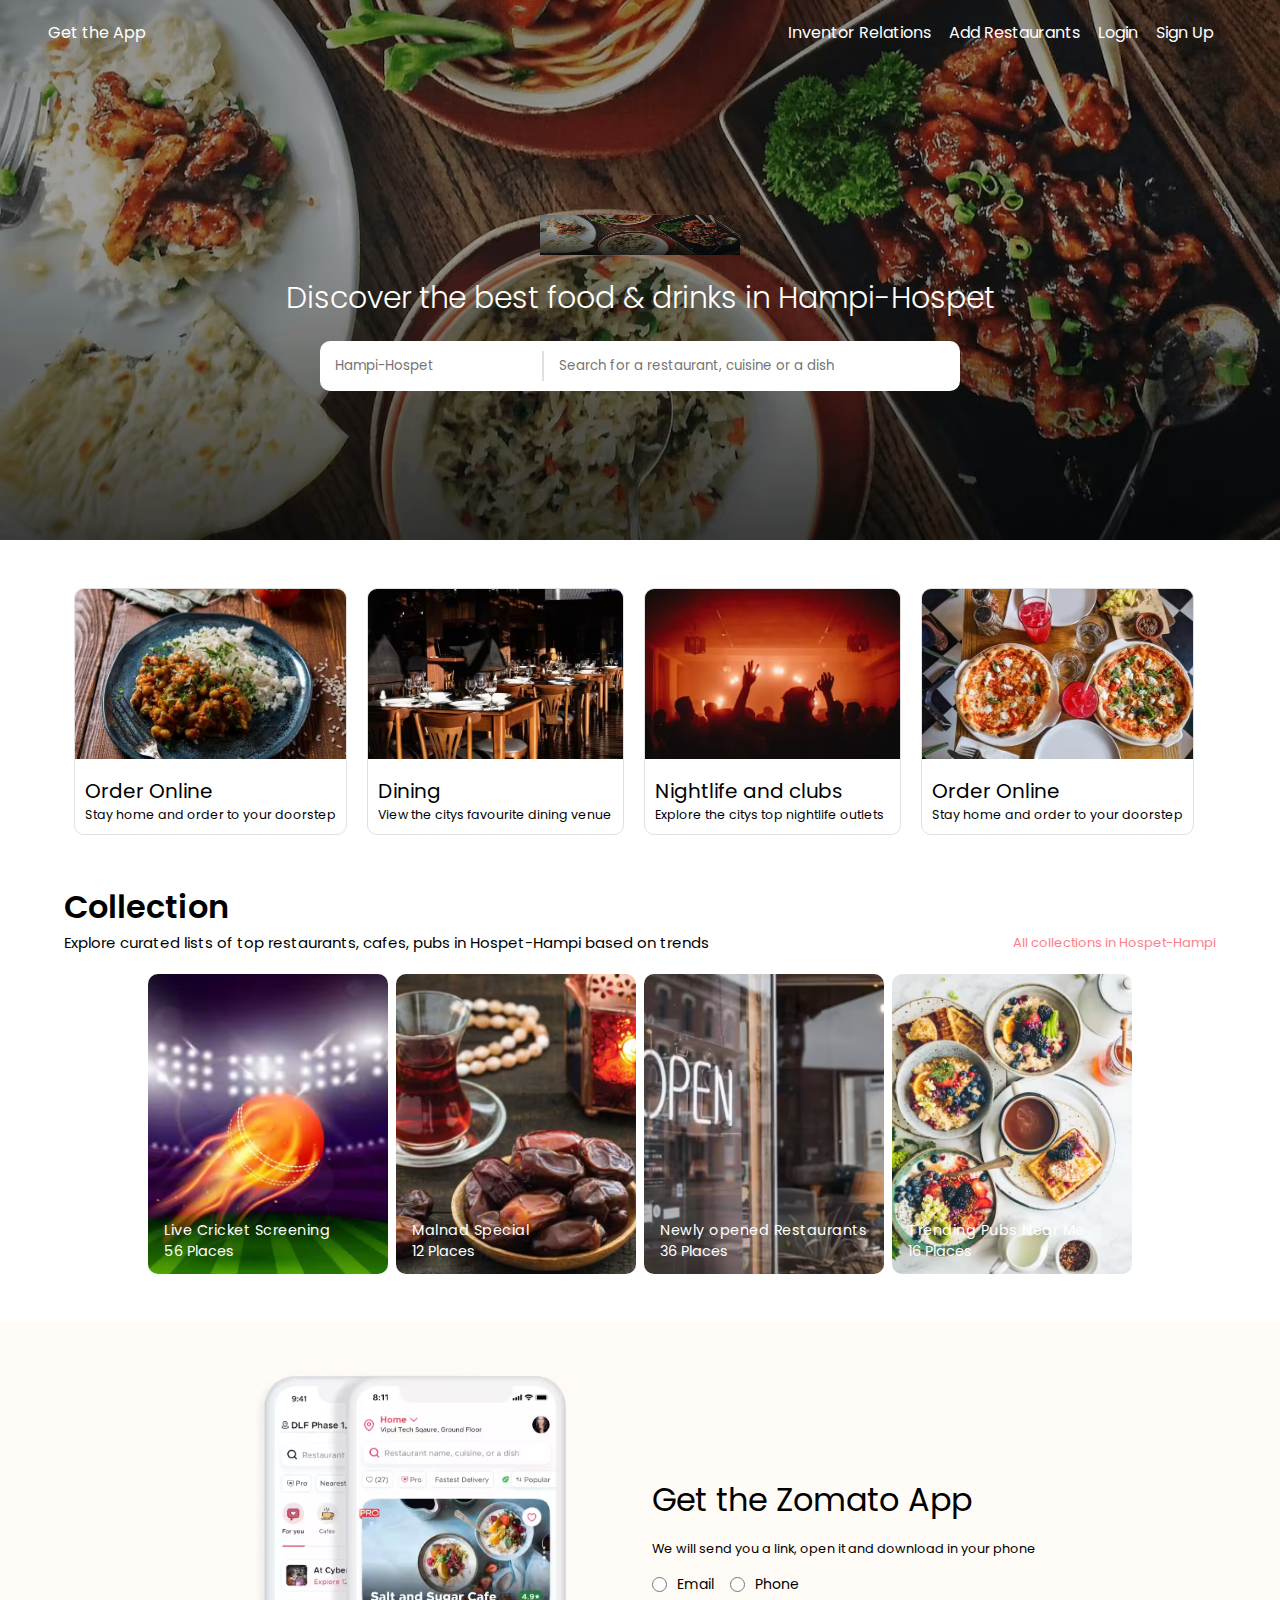
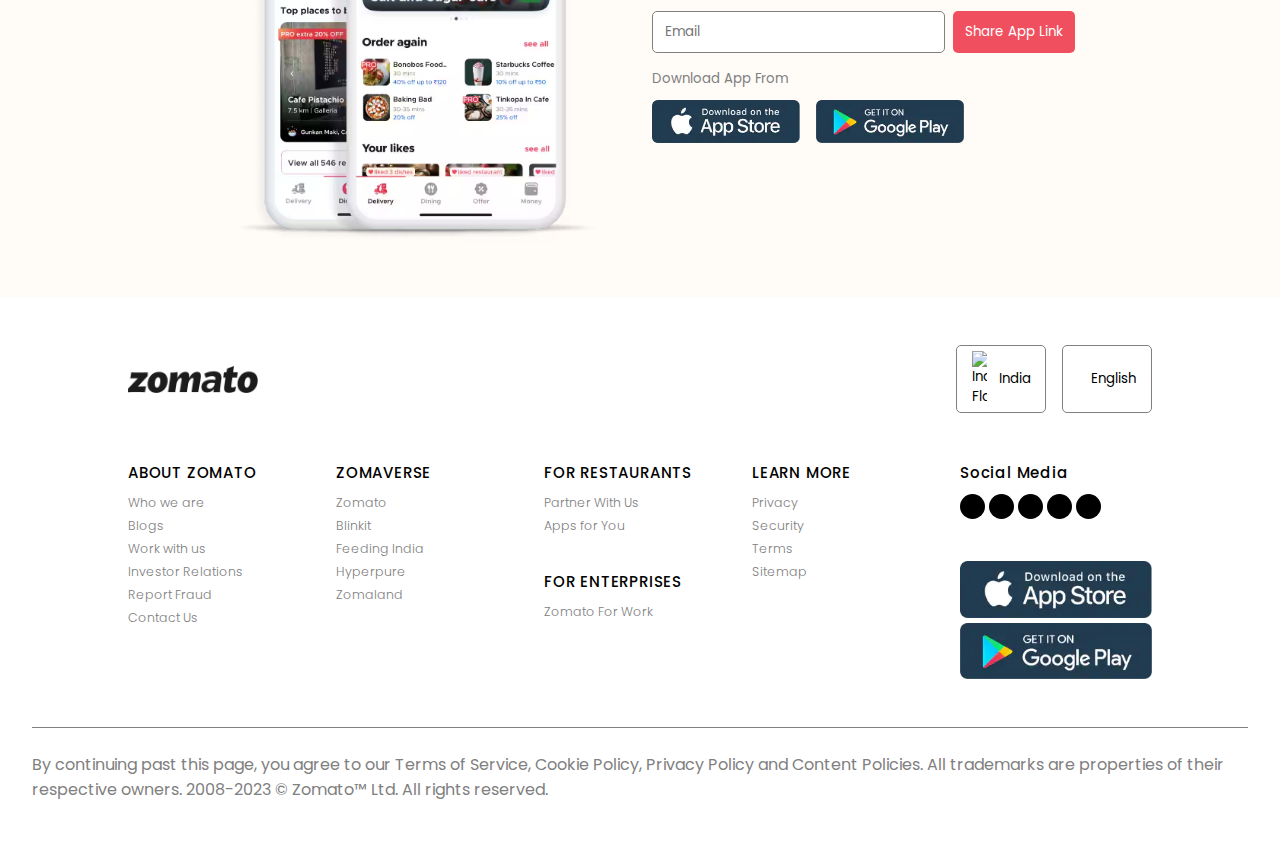
==== index.html @ bedddd1f "completed" ====
<!DOCTYPE html>
<html lang="en">
  <head>
    <meta charset="UTF-8" />
    <meta http-equiv="X-UA-Compatible" content="IE=edge" />
    <meta name="viewport" content="width=device-width, initial-scale=1.0" />

    <!-- Zomato logo in the tab -->
    <link
      rel="icon"
      type="image/x-icon"
      href="https://upload.wikimedia.org/wikipedia/commons/thumb/7/75/Zomato_logo.png/220px-Zomato_logo.png"
    />
    <!-- Font awesome icons -->
    <link
      rel="stylesheet"
      href="https://cdnjs.cloudflare.com/ajax/libs/font-awesome/6.1.1/css/all.min.css"
      integrity="sha512-KfkfwYDsLkIlwQp6LFnl8zNdLGxu9YAA1QvwINks4PhcElQSvqcyVLLD9aMhXd13uQjoXtEKNosOWaZqXgel0g=="
      crossorigin="anonymous"
      referrerpolicy="no-referrer"
    />
    <!-- Poppins font by google fonts -->
    <link rel="preconnect" href="https://fonts.googleapis.com" />
    <link rel="preconnect" href="https://fonts.gstatic.com" crossorigin />
    <link
      href="https://fonts.googleapis.com/css2?family=Poppins:ital,wght@0,100;0,200;0,300;0,400;0,500;0,600;0,700;0,800;0,900;1,100;1,200;1,300;1,400;1,500;1,600;1,700;1,800;1,900&display=swap"
      rel="stylesheet"
    />

    <!-- Importing styles.css -->
   <link rel="stylesheet" href="styles.css" />

    <title>Zomato Landing Page Clone </title>
  </head>
  <body>

      <!-- This is for hero-section -->
      <section class="hero__section">
        <header>
          <nav class="navbar">
            <a href="#">Get the App</a>
            <div class="navbar__menu_container">
              <a href="#" class="link">Inventor Relations</a>
              <a href="#" class="link">Add Restaurants</a>
              <a href="#" class="link">Login</a>
              <a href="#" class="link">Sign Up</a>
              <a href="#" class="user_icon"></a>
                <i class="fa-solid fa-user"></i>
              </a>
            </div>
          </nav>
        </header>

        <div class="hero__section_container">
          <img src="./images/heroSectionBackground.png" alt="Zomato Logo" class="hero__section_logo"/>
          <h1 class="hero__section_title">Discover the best food & drinks in Hampi-Hospet</h1>
          <div class="hero__section_input_container">
            <input class="input_container_location" type="text" placeholder="Hampi-Hospet" />
            <input class="input_container_search" type="text" placeholder="Search for a restaurant, cuisine or a dish" />
          </div>
        </div>

      </section>

      <!-- This is for cards zomato offer -->
      <section class="container we__offer">
          <div class="we__offer_card">
              <img src="./images/item1.png" alt="card 1 img" />
              <div class="we__offer_content">
                <h2>Order Online</h2>
                <p>Stay home and order to your doorstep</p>
              </div>
          </div>

          <div class="we__offer_card">
            <img src="./images/item2.png" alt="card 2 img" />
            <div class="we__offer_content">
              <h2>Dining</h2>
              <p>View the citys favourite dining venue</p>
            </div>
        </div>

        <div class="we__offer_card">
          <img src="./images/item3.png" alt="card 3 img" />
          <div class="we__offer_content">
            <h2>Nightlife and clubs</h2>
            <p>Explore the citys top nightlife outlets</p>
          </div>
      </div>

      <div class="we__offer_card">
        <img src="./images/item4.png" alt="card 4 img" />
        <div class="we__offer_content">
          <h2>Order Online</h2>
          <p>Stay home and order to your doorstep</p>
        </div>
    </div>


      </section>

      <!-- Thisis for collection section -->
      <section class="container collections">
          <h1>Collection</h1>
          <div class="sub__heading_container">
            <span>Explore curated lists of top restaurants, cafes, pubs in Hospet-Hampi based on trends</span>
            <span>All collections in Hospet-Hampi</span>
          </div>
          <div class="collections_card_container">
            <div class="card card1">
            
              <div class="content">
                  <h4>Live Cricket Screening</h4>
                  <span>56 Places</span>
              </div>
              <div class="overlay"></div>
            </div>

            <div class="card card2">
              <div class="overlay"></div>
              <div class="content">
                  <h4>Malnad Special</h4>
                  <span>12 Places</span>
              </div>
            </div>

            <div class="card card3">
              <div class="overlay"></div>
              <div class="content">
                  <h4>Newly opened Restaurants</h4>
                  <span>36 Places</span>
              </div>
            </div>

            <div class="card card4">
              
              <div class="content">
                  <h4>Trending Pubs Near Me</h4>
                  <span>16 Places</span>
              </div>
              <div class="overlay"></div>
            </div>

          </div>
      </section>

      <!-- This is for get the app section -->
      <section class="container get__the_app">
        <div class="semiContainer">
            <div class="left">
              <img src="images/mobileBanner.png" alt="Mobile Banner" />
            </div>
            <div class="right">
              <h1>Get the Zomato App</h1>
              <p>We will send you a link, open it and download in your phone</p>
              <div class="radio__button_container">
                <div>
                  <input type="radio" id="email" name="download_app"/>
                  <label for="email" style="font-size: 14px;">Email</label>
                </div>
                <div>
                  <input type="radio" id="phone" name="download_app"/>
                  <label for="phone" style="font-size: 14px;">Phone</label>
                </div>
              </div>
              <div class="input_container">
                <input type="text" placeholder="Email"/>
                <button>Share App Link</button>
              </div>
              <div class="download__app_container">
                <h5>Download App From</h5>
                <diV>
                  <img src="images/appleStore.png" alt="Apple Store" />
                  <img src="images/playStore.png" alt="Playe Store" />
                </diV>
              </div>
            </div>
        </div>
      </section>

      <!-- This is for the footer section -->
      <footer class="container footer">
          <div class="footer_section1">
              <img src="images/logo.png" alt="zomato logo" />
              <div class="section1__buttonContainer">
                  <button>
                    <img src="https://flagcdn.com/w40/in.png" alt="Indian Flag"  style="width: 15px"/>
                    India
                  </button>
                  <button><i class="fa fa-globe"></i>English</button>
              </div>
          </div>
          <div class="navigation_container">
            <div class="link__container">
              <h5>ABOUT ZOMATO</h5>
              <a class="footer__link" href="#">Who we are</a>
              <a class="footer__link" href="#">Blogs</a>
              <a class="footer__link" href="#">Work with us</a>
              <a class="footer__link" href="#">Investor Relations</a>
              <a class="footer__link" href="#">Report Fraud</a>
              <a class="footer__link" href="#">Contact Us</a>
            </div>


            <div class="link__container">
              <h5>ZOMAVERSE</h5>
              <a class="footer__link" href="#">Zomato</a>
              <a class="footer__link" href="#">Blinkit</a>
              <a class="footer__link" href="#">Feeding India</a>
              <a class="footer__link" href="#">Hyperpure</a>
              <a class="footer__link" href="#">Zomaland</a>
            </div>


            <div class="link__container">
              <h5>FOR RESTAURANTS</h5>
              <a class="footer__link" href="#">Partner With Us</a>
              <a class="footer__link" href="#">Apps for You</a>
              <br />
              <h5>FOR ENTERPRISES</h5>
              <a class="footer__link" href="#">Zomato For Work</a>
            </div>


            <div class="link__container">
              <h5>LEARN MORE</h5>
              <a class="footer__link" href="#">Privacy</a>
              <a class="footer__link" href="#">Security</a>
              <a class="footer__link" href="#">Terms</a>
              <a class="footer__link" href="#">Sitemap</a>
            </div>


            <div class="link__container">
                <h5>Social Media</h5>
                <div class="section__links_container">
                    <button><i class="fa-brands fa-linkedin-in"></i></button>
                    <button><i class="fa-brands fa-instagram"></i></button>
                    <button><i class="fa-brands fa-twitter"></i></button>
                    <button><i class="fa-brands fa-facebook"></i></button>
                    <button><i class="fa-brands fa-youtube"></i></button>
                </div>
                <br />
                <img src="images/appleStore.png" alt="apple store" class="footer__section_logos" />
                <img src="images/playStore.png" alt="play store" class="footer__section_logos" />
            </div>
          </div>
          <div class="disclamer">
            By continuing past this page, you agree to our Terms of Service, Cookie Policy, Privacy Policy and Content Policies.
             All trademarks are properties of their respective owners. 2008-2023 © Zomato™ Ltd. All rights reserved.
          </div>
      </footer>
  </body>
</html>
---- styles.css ----
*{
    margin: 0;
    padding: 0;
    box-sizing: border-box;
    font-family: 'Poppins', sans-serif;
}

.hero__section{
    background: url(./images/heroSectionBackground.png);
    background-size: cover;
    background-position: center;
    color: white;
    min-height: 60vh;
}

.navbar{
    display: flex;
    align-items: center;
    justify-content: space-between;
    height: 65px;
    padding: 16px 48px;
}

.navbar a{
    color: white;
    text-decoration: none;
}

.navbar__menu_container{
    display: flex;
    gap: 18px;
    /* padding-right: 18px; */
}

.navbar__menu_container .user_icon{
    height: 25px;
    width: 25px;
    display: flex;
    align-items: center;
    justify-content: center;
    border-radius: 100%;
    border: solid 1px white;
    display: none;
}


.hero__section_container{
    display: flex;
    flex-direction: column;
    align-items: center;
    justify-content: center;
    gap: 20px;
    height: calc(60vh - 65px);
    
}

.hero__section_logo{
    width: 200px;
    height: 40px;
    /* height: auto; */
}

.hero__section_title{
    text-align: center;
    font-size: 30px;
    font-weight: 380;
}

.hero__section_input_container{
    background-color: white;
    padding: 10px;
    display: flex;
    align-items: center;
    justify-content: center;
    gap: 10px;
    width: 50%;
    border-radius: 10px;
}

.input_container_location, 
.input_container_search{
    padding: 5px;
    border: none;
    outline: none;
}



.input_container_location{
    width: 35%;
    border-right: 2px solid #e0e0e0;
}

.input_container_search{
    width: 65%;
}


/* Screen Size is from 0-600 i.e., smaller/mobile screen */
@media only screen and (max-width: 600px){
    .navbar__menu_container .user_icon{
        display: flex;
    }
    .link{
        display: none;
    }
    .hero__section{
        min-height: 80vh;
    }
    .hero__section_container{
        flex-direction: column;
        background-color: transparent;
        width: 100%;
    }
    .input_container_location,
    .input_container_search{
        padding: 18px;
        border-radius: 10px;
        width: 98%;
    }
    .hero__section_container{
        height: calc(80vh - 40px);
    }
    .hero__section_title{
        font-size: 18px;
        width: 95%;
    }

}

/* Out of media queries */

.container{
    margin: 3rem auto;
    width: 90%;
}

.we__offer{
    display: flex;
    flex-wrap: wrap;
    gap: 0.5rem;
    align-items: center;
    justify-content: center;
}

.we__offer_card{
    border-radius: 10px;
    /* background-color: aqua; */
    overflow: hidden;
    border: 1px solid #e0e0e0;
    transition: all 1s ease;
    margin-right: 12px;
}

.we__offer_card:hover{
    transform: scale(1.1);
}

.we__offer_card img{
    width: 100%;
    height: 170px;
    object-fit: cover;
    object-position: center;
}

.we__offer_content{
    padding: 10px;
}
.we__offer_content h2{
    font-size: 20px;
    font-weight: 400;
}

.we__offer_content p{
    font-size: 12.5px;
}

.collections h1{
    font-weight: 600;
}

.collections .sub__heading_container{
    font-size: 15px;
    display: flex;
    align-items: center;
    justify-content: space-between;
    flex-wrap: wrap;
    gap: 1rem;
}

.sub__heading_container span:nth-child(2){
    color: #ff7e8b;
    font-size: 13px;
    cursor: pointer;
}

.collections_card_container{
    display: flex;
    align-items: center;
    justify-content: center;
    flex-wrap: wrap;
    gap: 0.5rem;
    margin-top: 1.25rem;
}

.collections_card_container .card{
    height: 300px;
    min-width: 240px;
    background-size: cover;
    background-position: center;
    border-radius: 10px;
    position: relative;
}

.card1{
    background-image: url('./images/collection1.jpg');
}

.card2{
    background-image: url('./images/collection2.jpg');
}

.card3{
    background-image: url('./images/collection3.jpg');
}

.card4{
    background-image: url('./images/collection4.jpg');
}

/* rgba => Red, Green, Blue, Opacity */
.overlay{
    width: 100%;
    height: 100%;
    position: absolute;
    top: 0;
    left: 0;
    border-radius: 10px;
    background: linear-gradient(
      
        rgba(225, 0, 0, 1) 0%,
        rgba(225, 0, 2, 1) 50%,
        rgba(225, 0, 0, 1) 85%,
    );
    z-index: 5;
}

.collections_card_container .card .content{
    position: absolute;
    bottom: 0;
    left: 0;
    color: white;
    padding: 12px 16px;
    font-size: 0.9rem;
    z-index: 6;
}

.content h4{
    font-weight: 400;
    letter-spacing: 0.5px;
}


.get__the_app{
    display: flex;
    align-items: center;
    justify-content: center;
    background-color: rgb(255,251,247);
    width: 100%;
    padding: 3rem 6rem;
}

.get__the_app .semiContainer{
    width: 60%;
    display: flex;
    justify-content: center;
    align-items: center;
    flex-wrap: wrap;
    gap: 1.5rem;
}

.get__the_app .semiContainer .left{
    flex: 2;
}

.get__the_app .semiContainer .left img{
    width: 100%;
    object-fit: cover;
    object-position: center;
}

.get__the_app .semiContainer .right{
    flex: 3;
    height: 100%;
    display: flex;
    flex-direction: column;
    gap: 1rem;
}

.right h1{
    font-weight: 400;
    font-size: 2rem;
}

.right p{
    font-size: 0.8rem;
}

.right .radio__button_container{
    display: flex;
    align-items: center;
    gap: 1rem;
}

.right .radio__button_container div{
    display: flex;
    align-items: center;
    justify-content: center;
    gap: 10px;
}

.right .radio__button_container div input{
    height: 15px;
    width: 15px;
    accent-color: rgb(239, 79, 95);
}

.right .input_container{
    display: flex;
    gap: 0.5rem;
}

.input_container{
    flex-wrap: wrap;
}

.input_container button,
.input_container input{
    padding: 10px 12px;
}

.input_container input{
    flex: auto;
    border:  1.5px solid gray;
    outline: none;
    border-radius: 5px;
}

.input_container button{
    border: none;
    background-color: rgb(239, 79, 95);
    color: white;
    border-radius: 5px;
    cursor: pointer;
}

.right .download__app_container{
    display: flex;
    flex-direction: column;
    gap: 0.7rem;
}

.right .download__app_container h5{
    font-weight: 400;
    color: gray;
}

.right .download__app_container div{
    display: flex;
    gap: 1rem;
}

.right .download__app_container div img{
    width: 35%;
}

/* Media Queries For Download App */
/* 0-1300 */
@media only screen and (max-width: 1300px){
    .get__the_app .semiContainer .left,
    .get__the_app .semiContainer .right{
        flex: 1;
    }

    .get__the_app .semiContainer{
        width: 80%;
    }
}

/* 0-900 */
@media only screen and (max-width: 900px){
    .get__the_app{
        padding: 2rem 0;
    }
    .get__the_app .semiContainer{
        width: 95%;
        flex-direction: column;
    }
}

.footer{
    width: 100%;
}

.footer_section1{
    display: flex;
    flex-wrap: wrap;
    align-items: center;
    justify-content: space-between;
    width: 80%;
    margin: auto;
}

.footer_section1 img{
    width: 130px;
}

.section1__buttonContainer{
    display: flex;
    gap: 1rem;
}

.section1__buttonContainer button{
    padding: 5px;
    width: 90px;
    border: 1px solid gray;
    border-radius: 5px;
    background-color: transparent;
    display: flex;
    align-items: center;
    justify-content: center;
    gap: 12px;
    cursor: pointer;
}

.navigation_container{
    display: grid;
    /* grid-template-columns: 1fr 1fr 1fr 1fr 1fr; */
    grid-template-columns: repeat(5, 1fr);
    width: 80%;
    margin: auto;
    gap: 1rem;
    padding: 3rem 0;
}

.link__container{
    display: flex;
    flex-direction: column;
    gap: 5px;
}

.link__container h5{
    font-weight: 500;
    font-size: 15px;
    margin-bottom: 5px;
    letter-spacing: 0.8px;
}

.footer__link{
    text-decoration: none;
    color: gray;
    font-size: 12.5px;
    font-weight: 300;
}

.footer__link:hover{
    color: black;
}

.section__links_container button{
  background-color: black;
  border: none;
  width: 25px;
  height: 25px;
  border-radius: 30px;
  color: white;
  cursor: pointer;
}
.section__links_container button i{
    /* color: white; */
    font-size: 13px;
    display: flex;
    /* horizontal / x-axis */
    align-items: center; 
    /* Vertical / y-axis */
    justify-content: center;
}

.footer__section_logos{
    width: 100%;
}

.disclamer{
    width: 95%;
    color: gray;
    margin: auto;
    border-top: 1px solid gray;
    padding-top: 1.5rem;
}

@media only screen and (max-width: 900px){
    .navigation_container{
            grid-template-columns: repeat(3, 1fr);
    }
}

@media only screen and (max-width: 500px){
    .navigation_container{
            grid-template-columns: repeat(2, 1fr);
    }
}

@media only screen and (max-width: 320px){
    .navigation_container{
            grid-template-columns: repeat(1, 1fr);
    }
}
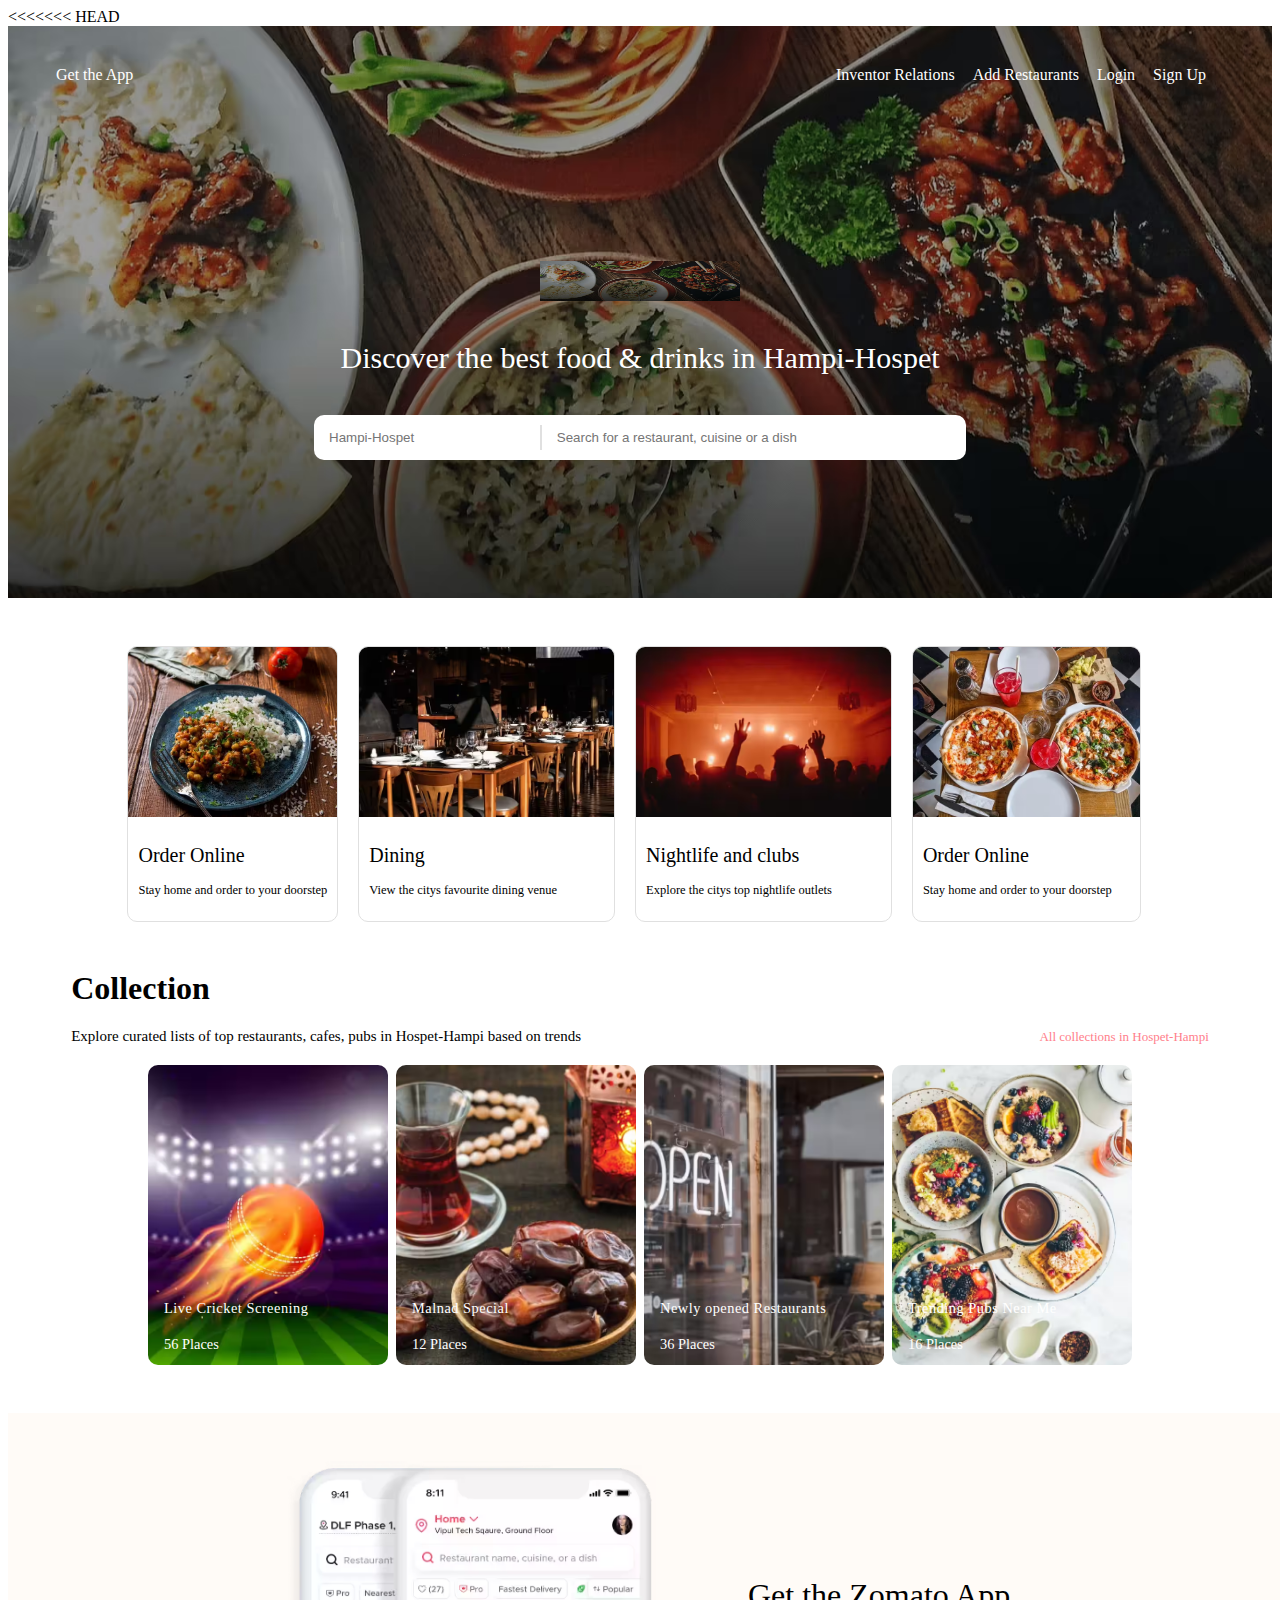
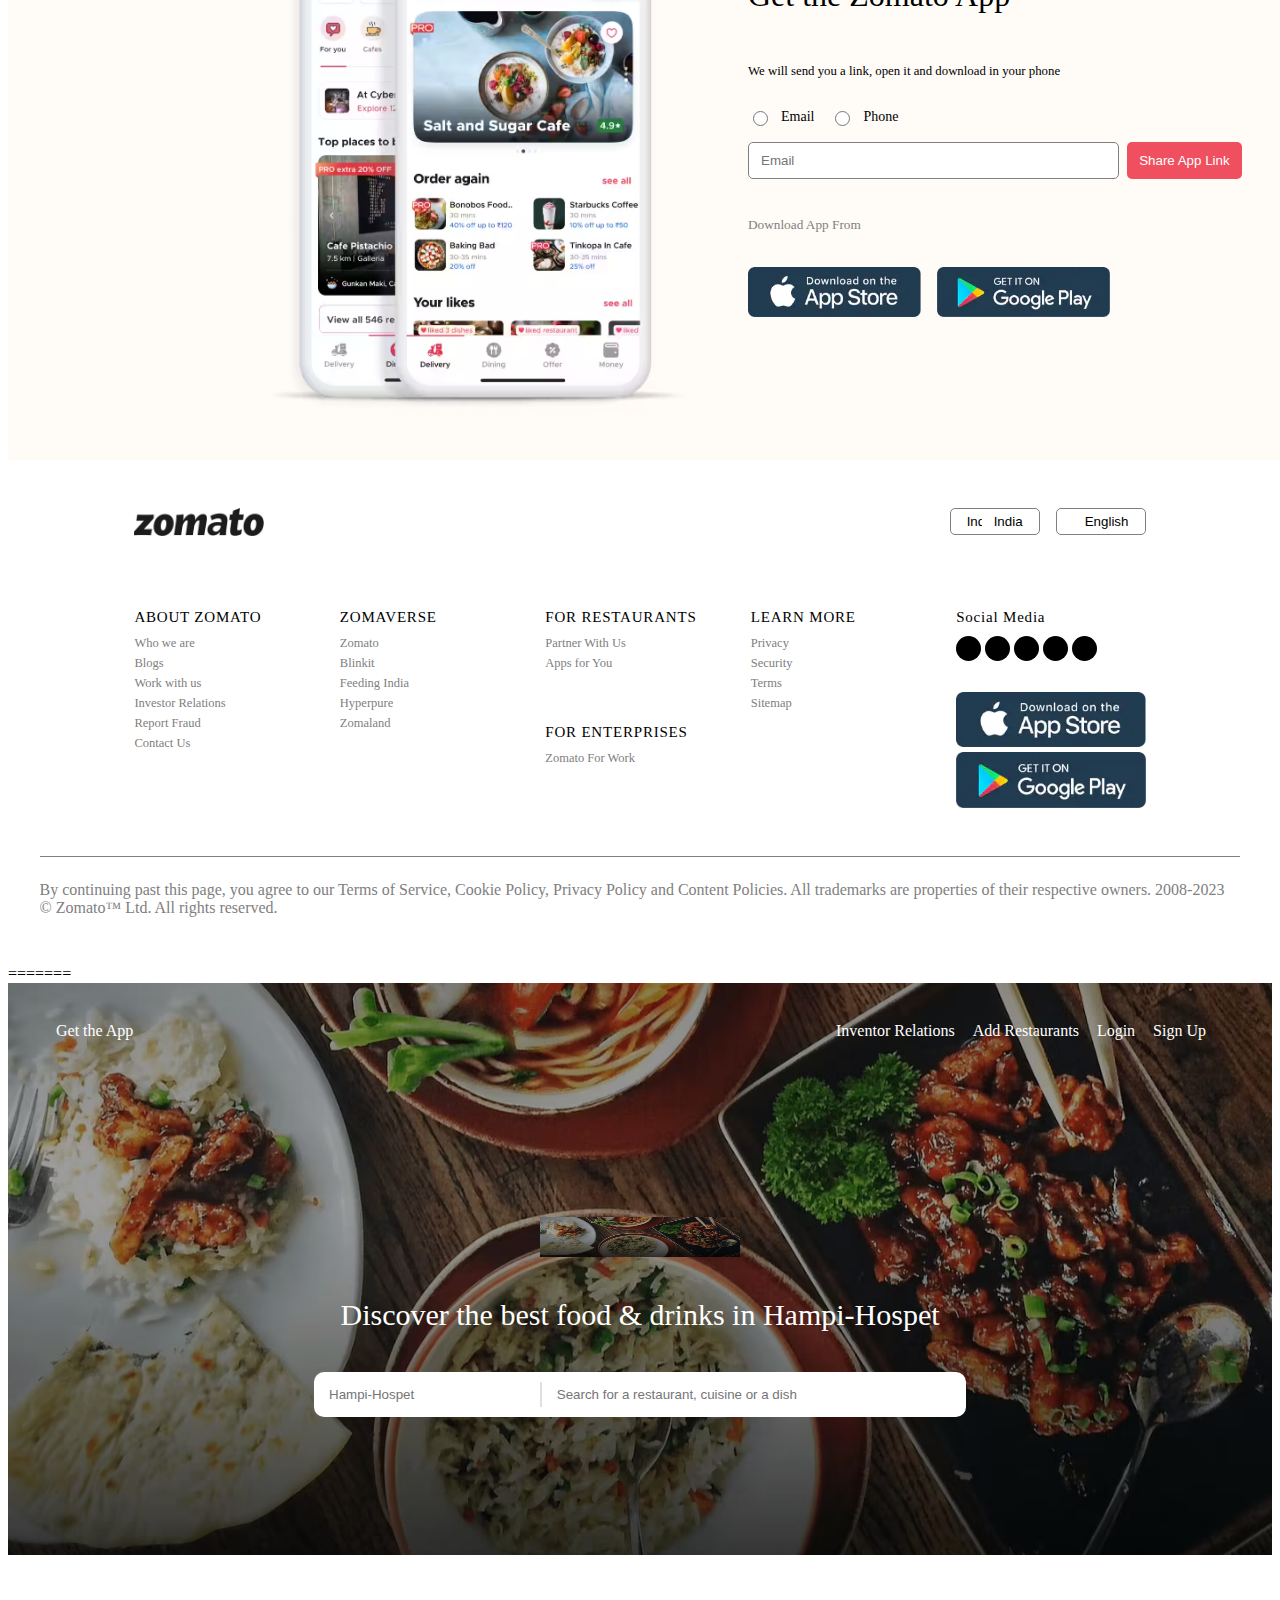
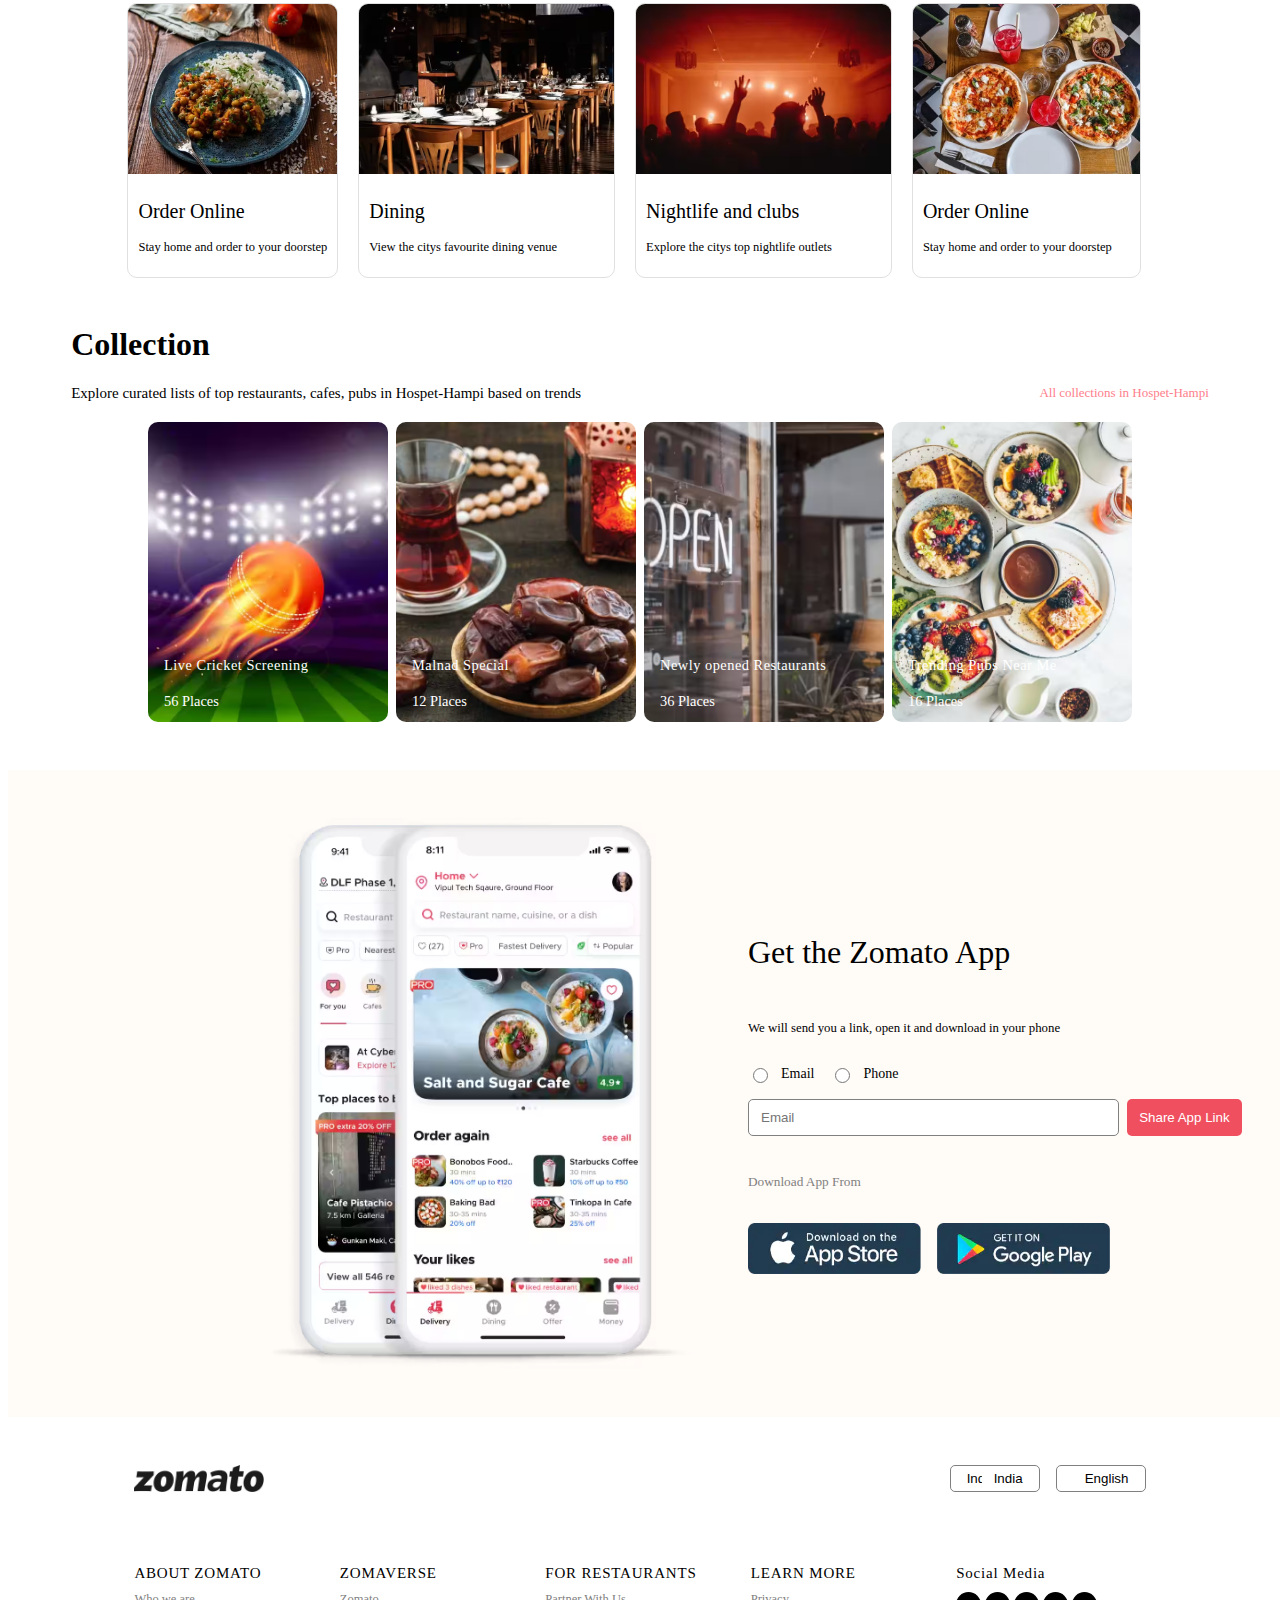
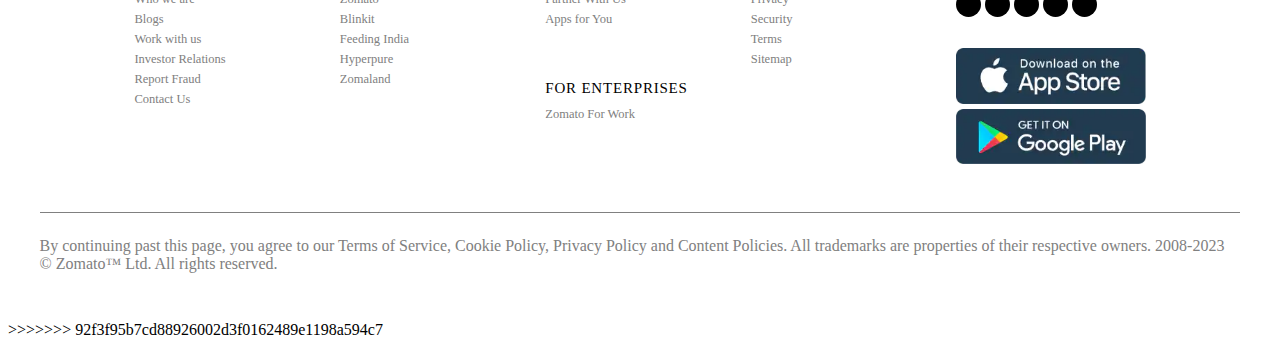
==== commit e4f3d2e5: "Resolve merge conflict by incorporating both suggestions" ====
--- a/index.html
+++ b/index.html
@@ -1,3 +1,4 @@
+<<<<<<< HEAD
 <!DOCTYPE html>
 <html lang="en">
   <head>
@@ -251,4 +252,259 @@
           </div>
       </footer>
   </body>
+=======
+<!DOCTYPE html>
+<html lang="en">
+  <head>
+    <meta charset="UTF-8" />
+    <meta http-equiv="X-UA-Compatible" content="IE=edge" />
+    <meta name="viewport" content="width=device-width, initial-scale=1.0" />
+
+    <!-- Zomato logo in the tab -->
+    <link
+      rel="icon"
+      type="image/x-icon"
+      href="https://upload.wikimedia.org/wikipedia/commons/thumb/7/75/Zomato_logo.png/220px-Zomato_logo.png"
+    />
+    <!-- Font awesome icons -->
+    <link
+      rel="stylesheet"
+      href="https://cdnjs.cloudflare.com/ajax/libs/font-awesome/6.1.1/css/all.min.css"
+      integrity="sha512-KfkfwYDsLkIlwQp6LFnl8zNdLGxu9YAA1QvwINks4PhcElQSvqcyVLLD9aMhXd13uQjoXtEKNosOWaZqXgel0g=="
+      crossorigin="anonymous"
+      referrerpolicy="no-referrer"
+    />
+    <!-- Poppins font by google fonts -->
+    <link rel="preconnect" href="https://fonts.googleapis.com" />
+    <link rel="preconnect" href="https://fonts.gstatic.com" crossorigin />
+    <link
+      href="https://fonts.googleapis.com/css2?family=Poppins:ital,wght@0,100;0,200;0,300;0,400;0,500;0,600;0,700;0,800;0,900;1,100;1,200;1,300;1,400;1,500;1,600;1,700;1,800;1,900&display=swap"
+      rel="stylesheet"
+    />
+
+    <!-- Importing styles.css -->
+   <link rel="stylesheet" href="styles.css" />
+
+    <title>Zomato Landing Page Clone </title>
+  </head>
+  <body>
+
+      <!-- This is for hero-section -->
+      <section class="hero__section">
+        <header>
+          <nav class="navbar">
+            <a href="#">Get the App</a>
+            <div class="navbar__menu_container">
+              <a href="#" class="link">Inventor Relations</a>
+              <a href="#" class="link">Add Restaurants</a>
+              <a href="#" class="link">Login</a>
+              <a href="#" class="link">Sign Up</a>
+              <a href="#" class="user_icon"></a>
+                <i class="fa-solid fa-user"></i>
+              </a>
+            </div>
+          </nav>
+        </header>
+
+        <div class="hero__section_container">
+          <img src="./images/heroSectionBackground.png" alt="Zomato Logo" class="hero__section_logo"/>
+          <h1 class="hero__section_title">Discover the best food & drinks in Hampi-Hospet</h1>
+          <div class="hero__section_input_container">
+            <input class="input_container_location" type="text" placeholder="Hampi-Hospet" />
+            <input class="input_container_search" type="text" placeholder="Search for a restaurant, cuisine or a dish" />
+          </div>
+        </div>
+
+      </section>
+
+      <!-- This is for cards zomato offer -->
+      <section class="container we__offer">
+          <div class="we__offer_card">
+              <img src="./images/item1.png" alt="card 1 img" />
+              <div class="we__offer_content">
+                <h2>Order Online</h2>
+                <p>Stay home and order to your doorstep</p>
+              </div>
+          </div>
+
+          <div class="we__offer_card">
+            <img src="./images/item2.png" alt="card 2 img" />
+            <div class="we__offer_content">
+              <h2>Dining</h2>
+              <p>View the citys favourite dining venue</p>
+            </div>
+        </div>
+
+        <div class="we__offer_card">
+          <img src="./images/item3.png" alt="card 3 img" />
+          <div class="we__offer_content">
+            <h2>Nightlife and clubs</h2>
+            <p>Explore the citys top nightlife outlets</p>
+          </div>
+      </div>
+
+      <div class="we__offer_card">
+        <img src="./images/item4.png" alt="card 4 img" />
+        <div class="we__offer_content">
+          <h2>Order Online</h2>
+          <p>Stay home and order to your doorstep</p>
+        </div>
+    </div>
+
+
+      </section>
+
+      <!-- Thisis for collection section -->
+      <section class="container collections">
+          <h1>Collection</h1>
+          <div class="sub__heading_container">
+            <span>Explore curated lists of top restaurants, cafes, pubs in Hospet-Hampi based on trends</span>
+            <span>All collections in Hospet-Hampi</span>
+          </div>
+          <div class="collections_card_container">
+            <div class="card card1">
+            
+              <div class="content">
+                  <h4>Live Cricket Screening</h4>
+                  <span>56 Places</span>
+              </div>
+              <div class="overlay"></div>
+            </div>
+
+            <div class="card card2">
+              <div class="overlay"></div>
+              <div class="content">
+                  <h4>Malnad Special</h4>
+                  <span>12 Places</span>
+              </div>
+            </div>
+
+            <div class="card card3">
+              <div class="overlay"></div>
+              <div class="content">
+                  <h4>Newly opened Restaurants</h4>
+                  <span>36 Places</span>
+              </div>
+            </div>
+
+            <div class="card card4">
+              
+              <div class="content">
+                  <h4>Trending Pubs Near Me</h4>
+                  <span>16 Places</span>
+              </div>
+              <div class="overlay"></div>
+            </div>
+
+          </div>
+      </section>
+
+      <!-- This is for get the app section -->
+      <section class="container get__the_app">
+        <div class="semiContainer">
+            <div class="left">
+              <img src="images/mobileBanner.png" alt="Mobile Banner" />
+            </div>
+            <div class="right">
+              <h1>Get the Zomato App</h1>
+              <p>We will send you a link, open it and download in your phone</p>
+              <div class="radio__button_container">
+                <div>
+                  <input type="radio" id="email" name="download_app"/>
+                  <label for="email" style="font-size: 14px;">Email</label>
+                </div>
+                <div>
+                  <input type="radio" id="phone" name="download_app"/>
+                  <label for="phone" style="font-size: 14px;">Phone</label>
+                </div>
+              </div>
+              <div class="input_container">
+                <input type="text" placeholder="Email"/>
+                <button>Share App Link</button>
+              </div>
+              <div class="download__app_container">
+                <h5>Download App From</h5>
+                <diV>
+                  <img src="images/appleStore.png" alt="Apple Store" />
+                  <img src="images/playStore.png" alt="Playe Store" />
+                </diV>
+              </div>
+            </div>
+        </div>
+      </section>
+
+      <!-- This is for the footer section -->
+      <footer class="container footer">
+          <div class="footer_section1">
+              <img src="images/logo.png" alt="zomato logo" />
+              <div class="section1__buttonContainer">
+                  <button>
+                    <img src="https://flagcdn.com/w40/in.png" alt="Indian Flag"  style="width: 15px"/>
+                    India
+                  </button>
+                  <button><i class="fa fa-globe"></i>English</button>
+              </div>
+          </div>
+          <div class="navigation_container">
+            <div class="link__container">
+              <h5>ABOUT ZOMATO</h5>
+              <a class="footer__link" href="#">Who we are</a>
+              <a class="footer__link" href="#">Blogs</a>
+              <a class="footer__link" href="#">Work with us</a>
+              <a class="footer__link" href="#">Investor Relations</a>
+              <a class="footer__link" href="#">Report Fraud</a>
+              <a class="footer__link" href="#">Contact Us</a>
+            </div>
+
+
+            <div class="link__container">
+              <h5>ZOMAVERSE</h5>
+              <a class="footer__link" href="#">Zomato</a>
+              <a class="footer__link" href="#">Blinkit</a>
+              <a class="footer__link" href="#">Feeding India</a>
+              <a class="footer__link" href="#">Hyperpure</a>
+              <a class="footer__link" href="#">Zomaland</a>
+            </div>
+
+
+            <div class="link__container">
+              <h5>FOR RESTAURANTS</h5>
+              <a class="footer__link" href="#">Partner With Us</a>
+              <a class="footer__link" href="#">Apps for You</a>
+              <br />
+              <h5>FOR ENTERPRISES</h5>
+              <a class="footer__link" href="#">Zomato For Work</a>
+            </div>
+
+
+            <div class="link__container">
+              <h5>LEARN MORE</h5>
+              <a class="footer__link" href="#">Privacy</a>
+              <a class="footer__link" href="#">Security</a>
+              <a class="footer__link" href="#">Terms</a>
+              <a class="footer__link" href="#">Sitemap</a>
+            </div>
+
+
+            <div class="link__container">
+                <h5>Social Media</h5>
+                <div class="section__links_container">
+                    <button><i class="fa-brands fa-linkedin-in"></i></button>
+                    <button><i class="fa-brands fa-instagram"></i></button>
+                    <button><i class="fa-brands fa-twitter"></i></button>
+                    <button><i class="fa-brands fa-facebook"></i></button>
+                    <button><i class="fa-brands fa-youtube"></i></button>
+                </div>
+                <br />
+                <img src="images/appleStore.png" alt="apple store" class="footer__section_logos" />
+                <img src="images/playStore.png" alt="play store" class="footer__section_logos" />
+            </div>
+          </div>
+          <div class="disclamer">
+            By continuing past this page, you agree to our Terms of Service, Cookie Policy, Privacy Policy and Content Policies.
+             All trademarks are properties of their respective owners. 2008-2023 © Zomato™ Ltd. All rights reserved.
+          </div>
+      </footer>
+  </body>
+>>>>>>> 92f3f95b7cd88926002d3f0162489e1198a594c7
 </html>--- a/styles.css
+++ b/styles.css
@@ -1,3 +1,4 @@
+<<<<<<< HEAD
 *{
     margin: 0;
     padding: 0;
@@ -514,4 +515,522 @@
     .navigation_container{
             grid-template-columns: repeat(1, 1fr);
     }
+=======
+*{
+    margin: 0;
+    padding: 0;
+    box-sizing: border-box;
+    font-family: 'Poppins', sans-serif;
+}
+
+.hero__section{
+    background: url(./images/heroSectionBackground.png);
+    background-size: cover;
+    background-position: center;
+    color: white;
+    min-height: 60vh;
+}
+
+.navbar{
+    display: flex;
+    align-items: center;
+    justify-content: space-between;
+    height: 65px;
+    padding: 16px 48px;
+}
+
+.navbar a{
+    color: white;
+    text-decoration: none;
+}
+
+.navbar__menu_container{
+    display: flex;
+    gap: 18px;
+    /* padding-right: 18px; */
+}
+
+.navbar__menu_container .user_icon{
+    height: 25px;
+    width: 25px;
+    display: flex;
+    align-items: center;
+    justify-content: center;
+    border-radius: 100%;
+    border: solid 1px white;
+    display: none;
+}
+
+
+.hero__section_container{
+    display: flex;
+    flex-direction: column;
+    align-items: center;
+    justify-content: center;
+    gap: 20px;
+    height: calc(60vh - 65px);
+    
+}
+
+.hero__section_logo{
+    width: 200px;
+    height: 40px;
+    /* height: auto; */
+}
+
+.hero__section_title{
+    text-align: center;
+    font-size: 30px;
+    font-weight: 380;
+}
+
+.hero__section_input_container{
+    background-color: white;
+    padding: 10px;
+    display: flex;
+    align-items: center;
+    justify-content: center;
+    gap: 10px;
+    width: 50%;
+    border-radius: 10px;
+}
+
+.input_container_location, 
+.input_container_search{
+    padding: 5px;
+    border: none;
+    outline: none;
+}
+
+
+
+.input_container_location{
+    width: 35%;
+    border-right: 2px solid #e0e0e0;
+}
+
+.input_container_search{
+    width: 65%;
+}
+
+
+/* Screen Size is from 0-600 i.e., smaller/mobile screen */
+@media only screen and (max-width: 600px){
+    .navbar__menu_container .user_icon{
+        display: flex;
+    }
+    .link{
+        display: none;
+    }
+    .hero__section{
+        min-height: 80vh;
+    }
+    .hero__section_container{
+        flex-direction: column;
+        background-color: transparent;
+        width: 100%;
+    }
+    .input_container_location,
+    .input_container_search{
+        padding: 18px;
+        border-radius: 10px;
+        width: 98%;
+    }
+    .hero__section_container{
+        height: calc(80vh - 40px);
+    }
+    .hero__section_title{
+        font-size: 18px;
+        width: 95%;
+    }
+
+}
+
+/* Out of media queries */
+
+.container{
+    margin: 3rem auto;
+    width: 90%;
+}
+
+.we__offer{
+    display: flex;
+    flex-wrap: wrap;
+    gap: 0.5rem;
+    align-items: center;
+    justify-content: center;
+}
+
+.we__offer_card{
+    border-radius: 10px;
+    /* background-color: aqua; */
+    overflow: hidden;
+    border: 1px solid #e0e0e0;
+    transition: all 1s ease;
+    margin-right: 12px;
+}
+
+.we__offer_card:hover{
+    transform: scale(1.1);
+}
+
+.we__offer_card img{
+    width: 100%;
+    height: 170px;
+    object-fit: cover;
+    object-position: center;
+}
+
+.we__offer_content{
+    padding: 10px;
+}
+.we__offer_content h2{
+    font-size: 20px;
+    font-weight: 400;
+}
+
+.we__offer_content p{
+    font-size: 12.5px;
+}
+
+.collections h1{
+    font-weight: 600;
+}
+
+.collections .sub__heading_container{
+    font-size: 15px;
+    display: flex;
+    align-items: center;
+    justify-content: space-between;
+    flex-wrap: wrap;
+    gap: 1rem;
+}
+
+.sub__heading_container span:nth-child(2){
+    color: #ff7e8b;
+    font-size: 13px;
+    cursor: pointer;
+}
+
+.collections_card_container{
+    display: flex;
+    align-items: center;
+    justify-content: center;
+    flex-wrap: wrap;
+    gap: 0.5rem;
+    margin-top: 1.25rem;
+}
+
+.collections_card_container .card{
+    height: 300px;
+    min-width: 240px;
+    background-size: cover;
+    background-position: center;
+    border-radius: 10px;
+    position: relative;
+}
+
+.card1{
+    background-image: url('./images/collection1.jpg');
+}
+
+.card2{
+    background-image: url('./images/collection2.jpg');
+}
+
+.card3{
+    background-image: url('./images/collection3.jpg');
+}
+
+.card4{
+    background-image: url('./images/collection4.jpg');
+}
+
+/* rgba => Red, Green, Blue, Opacity */
+.overlay{
+    width: 100%;
+    height: 100%;
+    position: absolute;
+    top: 0;
+    left: 0;
+    border-radius: 10px;
+    background: linear-gradient(
+      
+        rgba(225, 0, 0, 1) 0%,
+        rgba(225, 0, 2, 1) 50%,
+        rgba(225, 0, 0, 1) 85%,
+    );
+    z-index: 5;
+}
+
+.collections_card_container .card .content{
+    position: absolute;
+    bottom: 0;
+    left: 0;
+    color: white;
+    padding: 12px 16px;
+    font-size: 0.9rem;
+    z-index: 6;
+}
+
+.content h4{
+    font-weight: 400;
+    letter-spacing: 0.5px;
+}
+
+
+.get__the_app{
+    display: flex;
+    align-items: center;
+    justify-content: center;
+    background-color: rgb(255,251,247);
+    width: 100%;
+    padding: 3rem 6rem;
+}
+
+.get__the_app .semiContainer{
+    width: 60%;
+    display: flex;
+    justify-content: center;
+    align-items: center;
+    flex-wrap: wrap;
+    gap: 1.5rem;
+}
+
+.get__the_app .semiContainer .left{
+    flex: 2;
+}
+
+.get__the_app .semiContainer .left img{
+    width: 100%;
+    object-fit: cover;
+    object-position: center;
+}
+
+.get__the_app .semiContainer .right{
+    flex: 3;
+    height: 100%;
+    display: flex;
+    flex-direction: column;
+    gap: 1rem;
+}
+
+.right h1{
+    font-weight: 400;
+    font-size: 2rem;
+}
+
+.right p{
+    font-size: 0.8rem;
+}
+
+.right .radio__button_container{
+    display: flex;
+    align-items: center;
+    gap: 1rem;
+}
+
+.right .radio__button_container div{
+    display: flex;
+    align-items: center;
+    justify-content: center;
+    gap: 10px;
+}
+
+.right .radio__button_container div input{
+    height: 15px;
+    width: 15px;
+    accent-color: rgb(239, 79, 95);
+}
+
+.right .input_container{
+    display: flex;
+    gap: 0.5rem;
+}
+
+.input_container{
+    flex-wrap: wrap;
+}
+
+.input_container button,
+.input_container input{
+    padding: 10px 12px;
+}
+
+.input_container input{
+    flex: auto;
+    border:  1.5px solid gray;
+    outline: none;
+    border-radius: 5px;
+}
+
+.input_container button{
+    border: none;
+    background-color: rgb(239, 79, 95);
+    color: white;
+    border-radius: 5px;
+    cursor: pointer;
+}
+
+.right .download__app_container{
+    display: flex;
+    flex-direction: column;
+    gap: 0.7rem;
+}
+
+.right .download__app_container h5{
+    font-weight: 400;
+    color: gray;
+}
+
+.right .download__app_container div{
+    display: flex;
+    gap: 1rem;
+}
+
+.right .download__app_container div img{
+    width: 35%;
+}
+
+/* Media Queries For Download App */
+/* 0-1300 */
+@media only screen and (max-width: 1300px){
+    .get__the_app .semiContainer .left,
+    .get__the_app .semiContainer .right{
+        flex: 1;
+    }
+
+    .get__the_app .semiContainer{
+        width: 80%;
+    }
+}
+
+/* 0-900 */
+@media only screen and (max-width: 900px){
+    .get__the_app{
+        padding: 2rem 0;
+    }
+    .get__the_app .semiContainer{
+        width: 95%;
+        flex-direction: column;
+    }
+}
+
+.footer{
+    width: 100%;
+}
+
+.footer_section1{
+    display: flex;
+    flex-wrap: wrap;
+    align-items: center;
+    justify-content: space-between;
+    width: 80%;
+    margin: auto;
+}
+
+.footer_section1 img{
+    width: 130px;
+}
+
+.section1__buttonContainer{
+    display: flex;
+    gap: 1rem;
+}
+
+.section1__buttonContainer button{
+    padding: 5px;
+    width: 90px;
+    border: 1px solid gray;
+    border-radius: 5px;
+    background-color: transparent;
+    display: flex;
+    align-items: center;
+    justify-content: center;
+    gap: 12px;
+    cursor: pointer;
+}
+
+.navigation_container{
+    display: grid;
+    /* grid-template-columns: 1fr 1fr 1fr 1fr 1fr; */
+    grid-template-columns: repeat(5, 1fr);
+    width: 80%;
+    margin: auto;
+    gap: 1rem;
+    padding: 3rem 0;
+}
+
+.link__container{
+    display: flex;
+    flex-direction: column;
+    gap: 5px;
+}
+
+.link__container h5{
+    font-weight: 500;
+    font-size: 15px;
+    margin-bottom: 5px;
+    letter-spacing: 0.8px;
+}
+
+.footer__link{
+    text-decoration: none;
+    color: gray;
+    font-size: 12.5px;
+    font-weight: 300;
+}
+
+.footer__link:hover{
+    color: black;
+}
+
+.section__links_container button{
+  background-color: black;
+  border: none;
+  width: 25px;
+  height: 25px;
+  border-radius: 30px;
+  color: white;
+  cursor: pointer;
+}
+.section__links_container button i{
+    /* color: white; */
+    font-size: 13px;
+    display: flex;
+    /* horizontal / x-axis */
+    align-items: center; 
+    /* Vertical / y-axis */
+    justify-content: center;
+}
+
+.footer__section_logos{
+    width: 100%;
+}
+
+.disclamer{
+    width: 95%;
+    color: gray;
+    margin: auto;
+    border-top: 1px solid gray;
+    padding-top: 1.5rem;
+}
+
+@media only screen and (max-width: 900px){
+    .navigation_container{
+            grid-template-columns: repeat(3, 1fr);
+    }
+}
+
+@media only screen and (max-width: 500px){
+    .navigation_container{
+            grid-template-columns: repeat(2, 1fr);
+    }
+}
+
+@media only screen and (max-width: 320px){
+    .navigation_container{
+            grid-template-columns: repeat(1, 1fr);
+    }
+>>>>>>> 92f3f95b7cd88926002d3f0162489e1198a594c7
 }--- a/styles.css
+++ b/styles.css
@@ -1,3 +1,4 @@
+<<<<<<< HEAD
 *{
     margin: 0;
     padding: 0;
@@ -514,4 +515,522 @@
     .navigation_container{
             grid-template-columns: repeat(1, 1fr);
     }
+=======
+*{
+    margin: 0;
+    padding: 0;
+    box-sizing: border-box;
+    font-family: 'Poppins', sans-serif;
+}
+
+.hero__section{
+    background: url(./images/heroSectionBackground.png);
+    background-size: cover;
+    background-position: center;
+    color: white;
+    min-height: 60vh;
+}
+
+.navbar{
+    display: flex;
+    align-items: center;
+    justify-content: space-between;
+    height: 65px;
+    padding: 16px 48px;
+}
+
+.navbar a{
+    color: white;
+    text-decoration: none;
+}
+
+.navbar__menu_container{
+    display: flex;
+    gap: 18px;
+    /* padding-right: 18px; */
+}
+
+.navbar__menu_container .user_icon{
+    height: 25px;
+    width: 25px;
+    display: flex;
+    align-items: center;
+    justify-content: center;
+    border-radius: 100%;
+    border: solid 1px white;
+    display: none;
+}
+
+
+.hero__section_container{
+    display: flex;
+    flex-direction: column;
+    align-items: center;
+    justify-content: center;
+    gap: 20px;
+    height: calc(60vh - 65px);
+    
+}
+
+.hero__section_logo{
+    width: 200px;
+    height: 40px;
+    /* height: auto; */
+}
+
+.hero__section_title{
+    text-align: center;
+    font-size: 30px;
+    font-weight: 380;
+}
+
+.hero__section_input_container{
+    background-color: white;
+    padding: 10px;
+    display: flex;
+    align-items: center;
+    justify-content: center;
+    gap: 10px;
+    width: 50%;
+    border-radius: 10px;
+}
+
+.input_container_location, 
+.input_container_search{
+    padding: 5px;
+    border: none;
+    outline: none;
+}
+
+
+
+.input_container_location{
+    width: 35%;
+    border-right: 2px solid #e0e0e0;
+}
+
+.input_container_search{
+    width: 65%;
+}
+
+
+/* Screen Size is from 0-600 i.e., smaller/mobile screen */
+@media only screen and (max-width: 600px){
+    .navbar__menu_container .user_icon{
+        display: flex;
+    }
+    .link{
+        display: none;
+    }
+    .hero__section{
+        min-height: 80vh;
+    }
+    .hero__section_container{
+        flex-direction: column;
+        background-color: transparent;
+        width: 100%;
+    }
+    .input_container_location,
+    .input_container_search{
+        padding: 18px;
+        border-radius: 10px;
+        width: 98%;
+    }
+    .hero__section_container{
+        height: calc(80vh - 40px);
+    }
+    .hero__section_title{
+        font-size: 18px;
+        width: 95%;
+    }
+
+}
+
+/* Out of media queries */
+
+.container{
+    margin: 3rem auto;
+    width: 90%;
+}
+
+.we__offer{
+    display: flex;
+    flex-wrap: wrap;
+    gap: 0.5rem;
+    align-items: center;
+    justify-content: center;
+}
+
+.we__offer_card{
+    border-radius: 10px;
+    /* background-color: aqua; */
+    overflow: hidden;
+    border: 1px solid #e0e0e0;
+    transition: all 1s ease;
+    margin-right: 12px;
+}
+
+.we__offer_card:hover{
+    transform: scale(1.1);
+}
+
+.we__offer_card img{
+    width: 100%;
+    height: 170px;
+    object-fit: cover;
+    object-position: center;
+}
+
+.we__offer_content{
+    padding: 10px;
+}
+.we__offer_content h2{
+    font-size: 20px;
+    font-weight: 400;
+}
+
+.we__offer_content p{
+    font-size: 12.5px;
+}
+
+.collections h1{
+    font-weight: 600;
+}
+
+.collections .sub__heading_container{
+    font-size: 15px;
+    display: flex;
+    align-items: center;
+    justify-content: space-between;
+    flex-wrap: wrap;
+    gap: 1rem;
+}
+
+.sub__heading_container span:nth-child(2){
+    color: #ff7e8b;
+    font-size: 13px;
+    cursor: pointer;
+}
+
+.collections_card_container{
+    display: flex;
+    align-items: center;
+    justify-content: center;
+    flex-wrap: wrap;
+    gap: 0.5rem;
+    margin-top: 1.25rem;
+}
+
+.collections_card_container .card{
+    height: 300px;
+    min-width: 240px;
+    background-size: cover;
+    background-position: center;
+    border-radius: 10px;
+    position: relative;
+}
+
+.card1{
+    background-image: url('./images/collection1.jpg');
+}
+
+.card2{
+    background-image: url('./images/collection2.jpg');
+}
+
+.card3{
+    background-image: url('./images/collection3.jpg');
+}
+
+.card4{
+    background-image: url('./images/collection4.jpg');
+}
+
+/* rgba => Red, Green, Blue, Opacity */
+.overlay{
+    width: 100%;
+    height: 100%;
+    position: absolute;
+    top: 0;
+    left: 0;
+    border-radius: 10px;
+    background: linear-gradient(
+      
+        rgba(225, 0, 0, 1) 0%,
+        rgba(225, 0, 2, 1) 50%,
+        rgba(225, 0, 0, 1) 85%,
+    );
+    z-index: 5;
+}
+
+.collections_card_container .card .content{
+    position: absolute;
+    bottom: 0;
+    left: 0;
+    color: white;
+    padding: 12px 16px;
+    font-size: 0.9rem;
+    z-index: 6;
+}
+
+.content h4{
+    font-weight: 400;
+    letter-spacing: 0.5px;
+}
+
+
+.get__the_app{
+    display: flex;
+    align-items: center;
+    justify-content: center;
+    background-color: rgb(255,251,247);
+    width: 100%;
+    padding: 3rem 6rem;
+}
+
+.get__the_app .semiContainer{
+    width: 60%;
+    display: flex;
+    justify-content: center;
+    align-items: center;
+    flex-wrap: wrap;
+    gap: 1.5rem;
+}
+
+.get__the_app .semiContainer .left{
+    flex: 2;
+}
+
+.get__the_app .semiContainer .left img{
+    width: 100%;
+    object-fit: cover;
+    object-position: center;
+}
+
+.get__the_app .semiContainer .right{
+    flex: 3;
+    height: 100%;
+    display: flex;
+    flex-direction: column;
+    gap: 1rem;
+}
+
+.right h1{
+    font-weight: 400;
+    font-size: 2rem;
+}
+
+.right p{
+    font-size: 0.8rem;
+}
+
+.right .radio__button_container{
+    display: flex;
+    align-items: center;
+    gap: 1rem;
+}
+
+.right .radio__button_container div{
+    display: flex;
+    align-items: center;
+    justify-content: center;
+    gap: 10px;
+}
+
+.right .radio__button_container div input{
+    height: 15px;
+    width: 15px;
+    accent-color: rgb(239, 79, 95);
+}
+
+.right .input_container{
+    display: flex;
+    gap: 0.5rem;
+}
+
+.input_container{
+    flex-wrap: wrap;
+}
+
+.input_container button,
+.input_container input{
+    padding: 10px 12px;
+}
+
+.input_container input{
+    flex: auto;
+    border:  1.5px solid gray;
+    outline: none;
+    border-radius: 5px;
+}
+
+.input_container button{
+    border: none;
+    background-color: rgb(239, 79, 95);
+    color: white;
+    border-radius: 5px;
+    cursor: pointer;
+}
+
+.right .download__app_container{
+    display: flex;
+    flex-direction: column;
+    gap: 0.7rem;
+}
+
+.right .download__app_container h5{
+    font-weight: 400;
+    color: gray;
+}
+
+.right .download__app_container div{
+    display: flex;
+    gap: 1rem;
+}
+
+.right .download__app_container div img{
+    width: 35%;
+}
+
+/* Media Queries For Download App */
+/* 0-1300 */
+@media only screen and (max-width: 1300px){
+    .get__the_app .semiContainer .left,
+    .get__the_app .semiContainer .right{
+        flex: 1;
+    }
+
+    .get__the_app .semiContainer{
+        width: 80%;
+    }
+}
+
+/* 0-900 */
+@media only screen and (max-width: 900px){
+    .get__the_app{
+        padding: 2rem 0;
+    }
+    .get__the_app .semiContainer{
+        width: 95%;
+        flex-direction: column;
+    }
+}
+
+.footer{
+    width: 100%;
+}
+
+.footer_section1{
+    display: flex;
+    flex-wrap: wrap;
+    align-items: center;
+    justify-content: space-between;
+    width: 80%;
+    margin: auto;
+}
+
+.footer_section1 img{
+    width: 130px;
+}
+
+.section1__buttonContainer{
+    display: flex;
+    gap: 1rem;
+}
+
+.section1__buttonContainer button{
+    padding: 5px;
+    width: 90px;
+    border: 1px solid gray;
+    border-radius: 5px;
+    background-color: transparent;
+    display: flex;
+    align-items: center;
+    justify-content: center;
+    gap: 12px;
+    cursor: pointer;
+}
+
+.navigation_container{
+    display: grid;
+    /* grid-template-columns: 1fr 1fr 1fr 1fr 1fr; */
+    grid-template-columns: repeat(5, 1fr);
+    width: 80%;
+    margin: auto;
+    gap: 1rem;
+    padding: 3rem 0;
+}
+
+.link__container{
+    display: flex;
+    flex-direction: column;
+    gap: 5px;
+}
+
+.link__container h5{
+    font-weight: 500;
+    font-size: 15px;
+    margin-bottom: 5px;
+    letter-spacing: 0.8px;
+}
+
+.footer__link{
+    text-decoration: none;
+    color: gray;
+    font-size: 12.5px;
+    font-weight: 300;
+}
+
+.footer__link:hover{
+    color: black;
+}
+
+.section__links_container button{
+  background-color: black;
+  border: none;
+  width: 25px;
+  height: 25px;
+  border-radius: 30px;
+  color: white;
+  cursor: pointer;
+}
+.section__links_container button i{
+    /* color: white; */
+    font-size: 13px;
+    display: flex;
+    /* horizontal / x-axis */
+    align-items: center; 
+    /* Vertical / y-axis */
+    justify-content: center;
+}
+
+.footer__section_logos{
+    width: 100%;
+}
+
+.disclamer{
+    width: 95%;
+    color: gray;
+    margin: auto;
+    border-top: 1px solid gray;
+    padding-top: 1.5rem;
+}
+
+@media only screen and (max-width: 900px){
+    .navigation_container{
+            grid-template-columns: repeat(3, 1fr);
+    }
+}
+
+@media only screen and (max-width: 500px){
+    .navigation_container{
+            grid-template-columns: repeat(2, 1fr);
+    }
+}
+
+@media only screen and (max-width: 320px){
+    .navigation_container{
+            grid-template-columns: repeat(1, 1fr);
+    }
+>>>>>>> 92f3f95b7cd88926002d3f0162489e1198a594c7
 }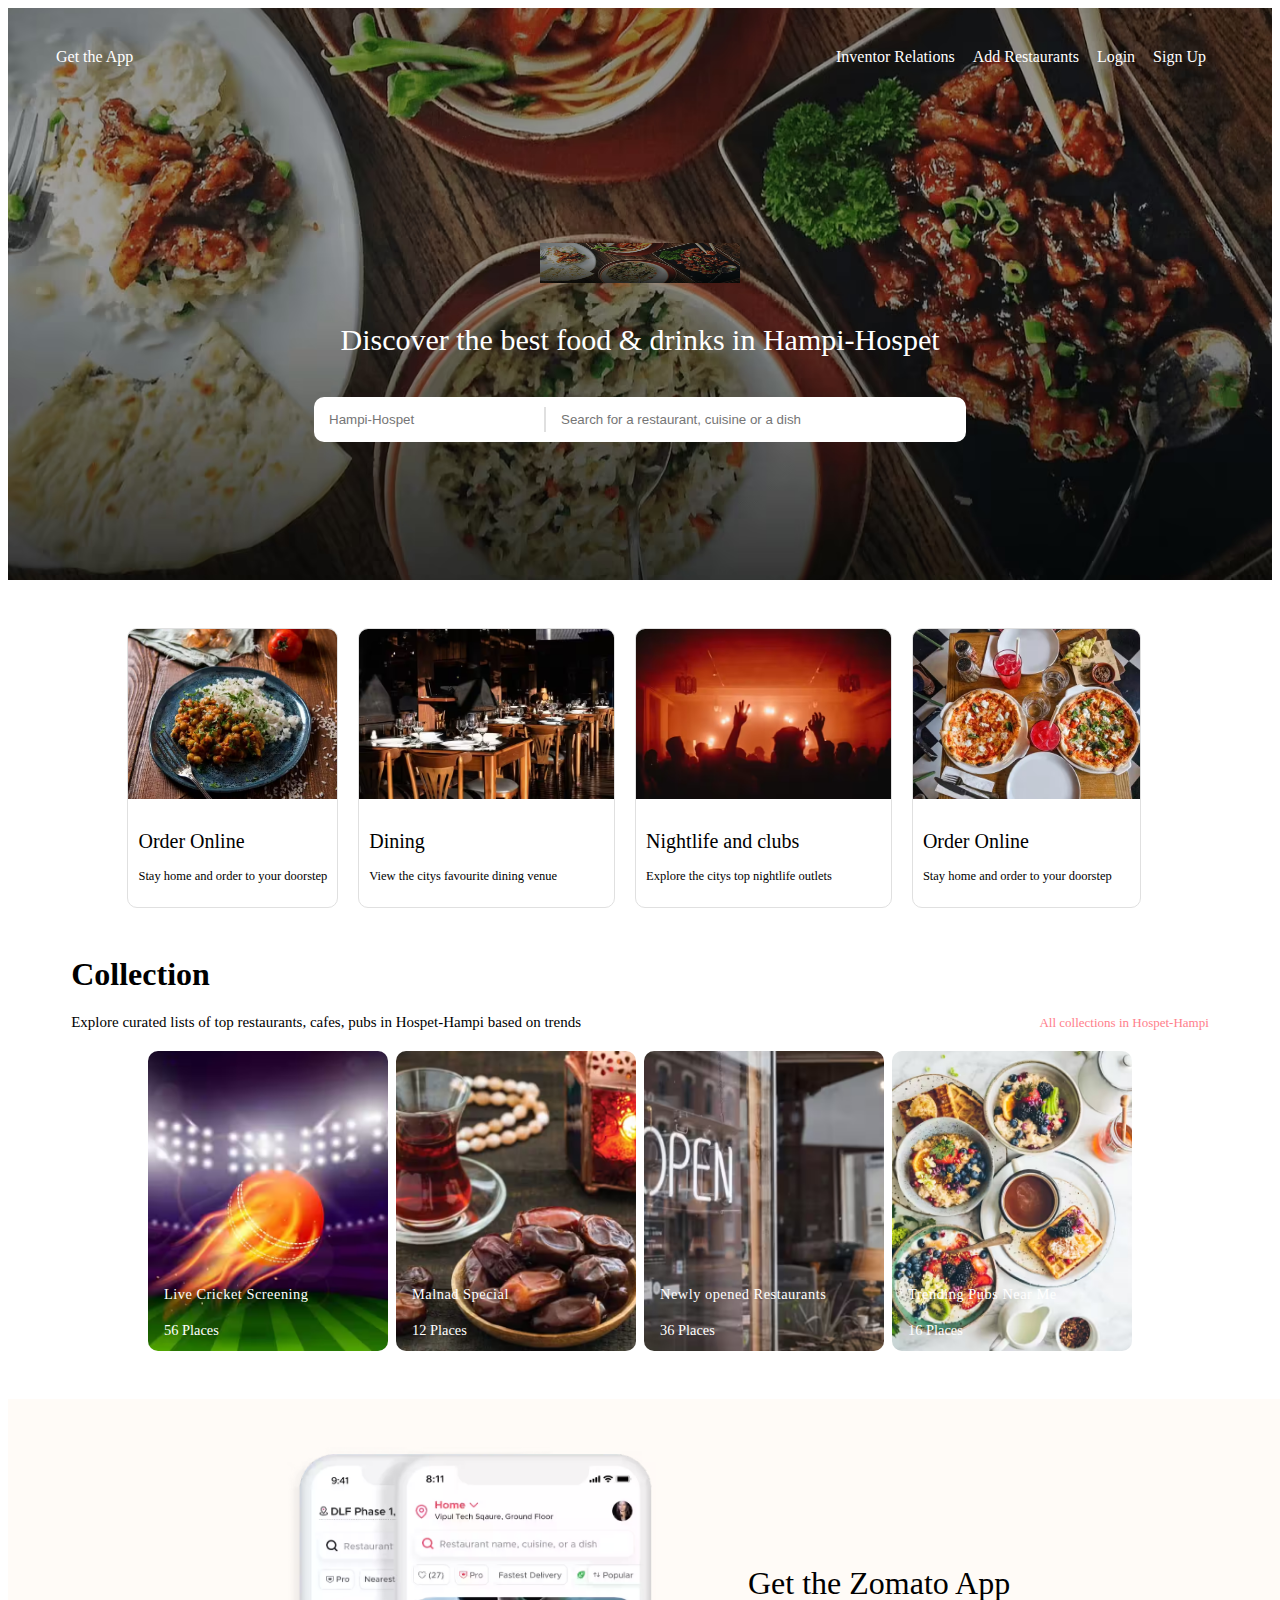
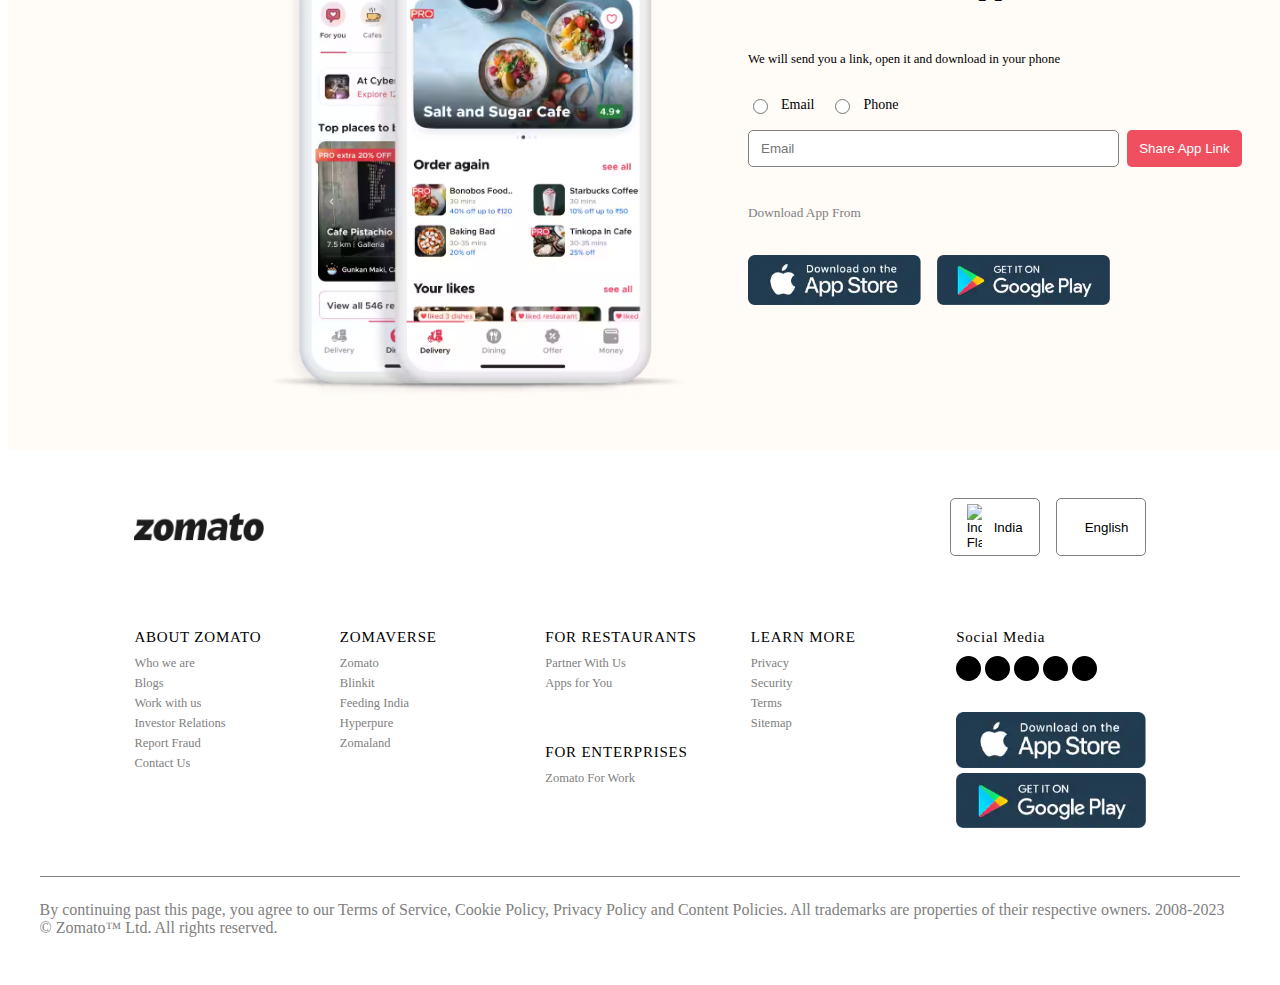
==== commit fd9f585b: "Add files via upload" ====
--- a/index.html
+++ b/index.html
@@ -1,4 +1,4 @@
-<<<<<<< HEAD
+
 <!DOCTYPE html>
 <html lang="en">
   <head>
@@ -252,259 +252,5 @@
           </div>
       </footer>
   </body>
-=======
-<!DOCTYPE html>
-<html lang="en">
-  <head>
-    <meta charset="UTF-8" />
-    <meta http-equiv="X-UA-Compatible" content="IE=edge" />
-    <meta name="viewport" content="width=device-width, initial-scale=1.0" />
-
-    <!-- Zomato logo in the tab -->
-    <link
-      rel="icon"
-      type="image/x-icon"
-      href="https://upload.wikimedia.org/wikipedia/commons/thumb/7/75/Zomato_logo.png/220px-Zomato_logo.png"
-    />
-    <!-- Font awesome icons -->
-    <link
-      rel="stylesheet"
-      href="https://cdnjs.cloudflare.com/ajax/libs/font-awesome/6.1.1/css/all.min.css"
-      integrity="sha512-KfkfwYDsLkIlwQp6LFnl8zNdLGxu9YAA1QvwINks4PhcElQSvqcyVLLD9aMhXd13uQjoXtEKNosOWaZqXgel0g=="
-      crossorigin="anonymous"
-      referrerpolicy="no-referrer"
-    />
-    <!-- Poppins font by google fonts -->
-    <link rel="preconnect" href="https://fonts.googleapis.com" />
-    <link rel="preconnect" href="https://fonts.gstatic.com" crossorigin />
-    <link
-      href="https://fonts.googleapis.com/css2?family=Poppins:ital,wght@0,100;0,200;0,300;0,400;0,500;0,600;0,700;0,800;0,900;1,100;1,200;1,300;1,400;1,500;1,600;1,700;1,800;1,900&display=swap"
-      rel="stylesheet"
-    />
-
-    <!-- Importing styles.css -->
-   <link rel="stylesheet" href="styles.css" />
-
-    <title>Zomato Landing Page Clone </title>
-  </head>
-  <body>
-
-      <!-- This is for hero-section -->
-      <section class="hero__section">
-        <header>
-          <nav class="navbar">
-            <a href="#">Get the App</a>
-            <div class="navbar__menu_container">
-              <a href="#" class="link">Inventor Relations</a>
-              <a href="#" class="link">Add Restaurants</a>
-              <a href="#" class="link">Login</a>
-              <a href="#" class="link">Sign Up</a>
-              <a href="#" class="user_icon"></a>
-                <i class="fa-solid fa-user"></i>
-              </a>
-            </div>
-          </nav>
-        </header>
-
-        <div class="hero__section_container">
-          <img src="./images/heroSectionBackground.png" alt="Zomato Logo" class="hero__section_logo"/>
-          <h1 class="hero__section_title">Discover the best food & drinks in Hampi-Hospet</h1>
-          <div class="hero__section_input_container">
-            <input class="input_container_location" type="text" placeholder="Hampi-Hospet" />
-            <input class="input_container_search" type="text" placeholder="Search for a restaurant, cuisine or a dish" />
-          </div>
-        </div>
-
-      </section>
-
-      <!-- This is for cards zomato offer -->
-      <section class="container we__offer">
-          <div class="we__offer_card">
-              <img src="./images/item1.png" alt="card 1 img" />
-              <div class="we__offer_content">
-                <h2>Order Online</h2>
-                <p>Stay home and order to your doorstep</p>
-              </div>
-          </div>
-
-          <div class="we__offer_card">
-            <img src="./images/item2.png" alt="card 2 img" />
-            <div class="we__offer_content">
-              <h2>Dining</h2>
-              <p>View the citys favourite dining venue</p>
-            </div>
-        </div>
-
-        <div class="we__offer_card">
-          <img src="./images/item3.png" alt="card 3 img" />
-          <div class="we__offer_content">
-            <h2>Nightlife and clubs</h2>
-            <p>Explore the citys top nightlife outlets</p>
-          </div>
-      </div>
-
-      <div class="we__offer_card">
-        <img src="./images/item4.png" alt="card 4 img" />
-        <div class="we__offer_content">
-          <h2>Order Online</h2>
-          <p>Stay home and order to your doorstep</p>
-        </div>
-    </div>
-
-
-      </section>
-
-      <!-- Thisis for collection section -->
-      <section class="container collections">
-          <h1>Collection</h1>
-          <div class="sub__heading_container">
-            <span>Explore curated lists of top restaurants, cafes, pubs in Hospet-Hampi based on trends</span>
-            <span>All collections in Hospet-Hampi</span>
-          </div>
-          <div class="collections_card_container">
-            <div class="card card1">
-            
-              <div class="content">
-                  <h4>Live Cricket Screening</h4>
-                  <span>56 Places</span>
-              </div>
-              <div class="overlay"></div>
-            </div>
-
-            <div class="card card2">
-              <div class="overlay"></div>
-              <div class="content">
-                  <h4>Malnad Special</h4>
-                  <span>12 Places</span>
-              </div>
-            </div>
-
-            <div class="card card3">
-              <div class="overlay"></div>
-              <div class="content">
-                  <h4>Newly opened Restaurants</h4>
-                  <span>36 Places</span>
-              </div>
-            </div>
-
-            <div class="card card4">
-              
-              <div class="content">
-                  <h4>Trending Pubs Near Me</h4>
-                  <span>16 Places</span>
-              </div>
-              <div class="overlay"></div>
-            </div>
-
-          </div>
-      </section>
-
-      <!-- This is for get the app section -->
-      <section class="container get__the_app">
-        <div class="semiContainer">
-            <div class="left">
-              <img src="images/mobileBanner.png" alt="Mobile Banner" />
-            </div>
-            <div class="right">
-              <h1>Get the Zomato App</h1>
-              <p>We will send you a link, open it and download in your phone</p>
-              <div class="radio__button_container">
-                <div>
-                  <input type="radio" id="email" name="download_app"/>
-                  <label for="email" style="font-size: 14px;">Email</label>
-                </div>
-                <div>
-                  <input type="radio" id="phone" name="download_app"/>
-                  <label for="phone" style="font-size: 14px;">Phone</label>
-                </div>
-              </div>
-              <div class="input_container">
-                <input type="text" placeholder="Email"/>
-                <button>Share App Link</button>
-              </div>
-              <div class="download__app_container">
-                <h5>Download App From</h5>
-                <diV>
-                  <img src="images/appleStore.png" alt="Apple Store" />
-                  <img src="images/playStore.png" alt="Playe Store" />
-                </diV>
-              </div>
-            </div>
-        </div>
-      </section>
-
-      <!-- This is for the footer section -->
-      <footer class="container footer">
-          <div class="footer_section1">
-              <img src="images/logo.png" alt="zomato logo" />
-              <div class="section1__buttonContainer">
-                  <button>
-                    <img src="https://flagcdn.com/w40/in.png" alt="Indian Flag"  style="width: 15px"/>
-                    India
-                  </button>
-                  <button><i class="fa fa-globe"></i>English</button>
-              </div>
-          </div>
-          <div class="navigation_container">
-            <div class="link__container">
-              <h5>ABOUT ZOMATO</h5>
-              <a class="footer__link" href="#">Who we are</a>
-              <a class="footer__link" href="#">Blogs</a>
-              <a class="footer__link" href="#">Work with us</a>
-              <a class="footer__link" href="#">Investor Relations</a>
-              <a class="footer__link" href="#">Report Fraud</a>
-              <a class="footer__link" href="#">Contact Us</a>
-            </div>
-
-
-            <div class="link__container">
-              <h5>ZOMAVERSE</h5>
-              <a class="footer__link" href="#">Zomato</a>
-              <a class="footer__link" href="#">Blinkit</a>
-              <a class="footer__link" href="#">Feeding India</a>
-              <a class="footer__link" href="#">Hyperpure</a>
-              <a class="footer__link" href="#">Zomaland</a>
-            </div>
-
-
-            <div class="link__container">
-              <h5>FOR RESTAURANTS</h5>
-              <a class="footer__link" href="#">Partner With Us</a>
-              <a class="footer__link" href="#">Apps for You</a>
-              <br />
-              <h5>FOR ENTERPRISES</h5>
-              <a class="footer__link" href="#">Zomato For Work</a>
-            </div>
-
-
-            <div class="link__container">
-              <h5>LEARN MORE</h5>
-              <a class="footer__link" href="#">Privacy</a>
-              <a class="footer__link" href="#">Security</a>
-              <a class="footer__link" href="#">Terms</a>
-              <a class="footer__link" href="#">Sitemap</a>
-            </div>
-
-
-            <div class="link__container">
-                <h5>Social Media</h5>
-                <div class="section__links_container">
-                    <button><i class="fa-brands fa-linkedin-in"></i></button>
-                    <button><i class="fa-brands fa-instagram"></i></button>
-                    <button><i class="fa-brands fa-twitter"></i></button>
-                    <button><i class="fa-brands fa-facebook"></i></button>
-                    <button><i class="fa-brands fa-youtube"></i></button>
-                </div>
-                <br />
-                <img src="images/appleStore.png" alt="apple store" class="footer__section_logos" />
-                <img src="images/playStore.png" alt="play store" class="footer__section_logos" />
-            </div>
-          </div>
-          <div class="disclamer">
-            By continuing past this page, you agree to our Terms of Service, Cookie Policy, Privacy Policy and Content Policies.
-             All trademarks are properties of their respective owners. 2008-2023 © Zomato™ Ltd. All rights reserved.
-          </div>
-      </footer>
-  </body>
->>>>>>> 92f3f95b7cd88926002d3f0162489e1198a594c7
+
 </html>--- a/styles.css
+++ b/styles.css
@@ -516,521 +516,521 @@
             grid-template-columns: repeat(1, 1fr);
     }
 =======
-*{
-    margin: 0;
-    padding: 0;
-    box-sizing: border-box;
-    font-family: 'Poppins', sans-serif;
-}
-
-.hero__section{
-    background: url(./images/heroSectionBackground.png);
-    background-size: cover;
-    background-position: center;
-    color: white;
-    min-height: 60vh;
-}
-
-.navbar{
-    display: flex;
-    align-items: center;
-    justify-content: space-between;
-    height: 65px;
-    padding: 16px 48px;
-}
-
-.navbar a{
-    color: white;
-    text-decoration: none;
-}
-
-.navbar__menu_container{
-    display: flex;
-    gap: 18px;
-    /* padding-right: 18px; */
-}
-
-.navbar__menu_container .user_icon{
-    height: 25px;
-    width: 25px;
-    display: flex;
-    align-items: center;
-    justify-content: center;
-    border-radius: 100%;
-    border: solid 1px white;
-    display: none;
-}
-
-
-.hero__section_container{
-    display: flex;
-    flex-direction: column;
-    align-items: center;
-    justify-content: center;
-    gap: 20px;
-    height: calc(60vh - 65px);
-    
-}
-
-.hero__section_logo{
-    width: 200px;
-    height: 40px;
-    /* height: auto; */
-}
-
-.hero__section_title{
-    text-align: center;
-    font-size: 30px;
-    font-weight: 380;
-}
-
-.hero__section_input_container{
-    background-color: white;
-    padding: 10px;
-    display: flex;
-    align-items: center;
-    justify-content: center;
-    gap: 10px;
-    width: 50%;
-    border-radius: 10px;
-}
-
-.input_container_location, 
-.input_container_search{
-    padding: 5px;
-    border: none;
-    outline: none;
-}
-
-
-
-.input_container_location{
-    width: 35%;
-    border-right: 2px solid #e0e0e0;
-}
-
-.input_container_search{
-    width: 65%;
-}
-
-
-/* Screen Size is from 0-600 i.e., smaller/mobile screen */
-@media only screen and (max-width: 600px){
-    .navbar__menu_container .user_icon{
-        display: flex;
-    }
-    .link{
-        display: none;
-    }
-    .hero__section{
-        min-height: 80vh;
-    }
-    .hero__section_container{
-        flex-direction: column;
-        background-color: transparent;
-        width: 100%;
-    }
-    .input_container_location,
-    .input_container_search{
-        padding: 18px;
-        border-radius: 10px;
-        width: 98%;
-    }
-    .hero__section_container{
-        height: calc(80vh - 40px);
-    }
-    .hero__section_title{
-        font-size: 18px;
-        width: 95%;
-    }
-
-}
-
-/* Out of media queries */
-
-.container{
-    margin: 3rem auto;
-    width: 90%;
-}
-
-.we__offer{
-    display: flex;
-    flex-wrap: wrap;
-    gap: 0.5rem;
-    align-items: center;
-    justify-content: center;
-}
-
-.we__offer_card{
-    border-radius: 10px;
-    /* background-color: aqua; */
-    overflow: hidden;
-    border: 1px solid #e0e0e0;
-    transition: all 1s ease;
-    margin-right: 12px;
-}
-
-.we__offer_card:hover{
-    transform: scale(1.1);
-}
-
-.we__offer_card img{
-    width: 100%;
-    height: 170px;
-    object-fit: cover;
-    object-position: center;
-}
-
-.we__offer_content{
-    padding: 10px;
-}
-.we__offer_content h2{
-    font-size: 20px;
-    font-weight: 400;
-}
-
-.we__offer_content p{
-    font-size: 12.5px;
-}
-
-.collections h1{
-    font-weight: 600;
-}
-
-.collections .sub__heading_container{
-    font-size: 15px;
-    display: flex;
-    align-items: center;
-    justify-content: space-between;
-    flex-wrap: wrap;
-    gap: 1rem;
-}
-
-.sub__heading_container span:nth-child(2){
-    color: #ff7e8b;
-    font-size: 13px;
-    cursor: pointer;
-}
-
-.collections_card_container{
-    display: flex;
-    align-items: center;
-    justify-content: center;
-    flex-wrap: wrap;
-    gap: 0.5rem;
-    margin-top: 1.25rem;
-}
-
-.collections_card_container .card{
-    height: 300px;
-    min-width: 240px;
-    background-size: cover;
-    background-position: center;
-    border-radius: 10px;
-    position: relative;
-}
-
-.card1{
-    background-image: url('./images/collection1.jpg');
-}
-
-.card2{
-    background-image: url('./images/collection2.jpg');
-}
-
-.card3{
-    background-image: url('./images/collection3.jpg');
-}
-
-.card4{
-    background-image: url('./images/collection4.jpg');
-}
-
-/* rgba => Red, Green, Blue, Opacity */
-.overlay{
-    width: 100%;
-    height: 100%;
-    position: absolute;
-    top: 0;
-    left: 0;
-    border-radius: 10px;
-    background: linear-gradient(
-      
-        rgba(225, 0, 0, 1) 0%,
-        rgba(225, 0, 2, 1) 50%,
-        rgba(225, 0, 0, 1) 85%,
-    );
-    z-index: 5;
-}
-
-.collections_card_container .card .content{
-    position: absolute;
-    bottom: 0;
-    left: 0;
-    color: white;
-    padding: 12px 16px;
-    font-size: 0.9rem;
-    z-index: 6;
-}
-
-.content h4{
-    font-weight: 400;
-    letter-spacing: 0.5px;
-}
-
-
-.get__the_app{
-    display: flex;
-    align-items: center;
-    justify-content: center;
-    background-color: rgb(255,251,247);
-    width: 100%;
-    padding: 3rem 6rem;
-}
-
-.get__the_app .semiContainer{
-    width: 60%;
-    display: flex;
-    justify-content: center;
-    align-items: center;
-    flex-wrap: wrap;
-    gap: 1.5rem;
-}
-
-.get__the_app .semiContainer .left{
-    flex: 2;
-}
-
-.get__the_app .semiContainer .left img{
-    width: 100%;
-    object-fit: cover;
-    object-position: center;
-}
-
-.get__the_app .semiContainer .right{
-    flex: 3;
-    height: 100%;
-    display: flex;
-    flex-direction: column;
-    gap: 1rem;
-}
-
-.right h1{
-    font-weight: 400;
-    font-size: 2rem;
-}
-
-.right p{
-    font-size: 0.8rem;
-}
-
-.right .radio__button_container{
-    display: flex;
-    align-items: center;
-    gap: 1rem;
-}
-
-.right .radio__button_container div{
-    display: flex;
-    align-items: center;
-    justify-content: center;
-    gap: 10px;
-}
-
-.right .radio__button_container div input{
-    height: 15px;
-    width: 15px;
-    accent-color: rgb(239, 79, 95);
-}
-
-.right .input_container{
-    display: flex;
-    gap: 0.5rem;
-}
-
-.input_container{
-    flex-wrap: wrap;
-}
-
-.input_container button,
-.input_container input{
-    padding: 10px 12px;
-}
-
-.input_container input{
-    flex: auto;
-    border:  1.5px solid gray;
-    outline: none;
-    border-radius: 5px;
-}
-
-.input_container button{
-    border: none;
-    background-color: rgb(239, 79, 95);
-    color: white;
-    border-radius: 5px;
-    cursor: pointer;
-}
-
-.right .download__app_container{
-    display: flex;
-    flex-direction: column;
-    gap: 0.7rem;
-}
-
-.right .download__app_container h5{
-    font-weight: 400;
-    color: gray;
-}
-
-.right .download__app_container div{
-    display: flex;
-    gap: 1rem;
-}
-
-.right .download__app_container div img{
-    width: 35%;
-}
-
-/* Media Queries For Download App */
-/* 0-1300 */
-@media only screen and (max-width: 1300px){
-    .get__the_app .semiContainer .left,
-    .get__the_app .semiContainer .right{
-        flex: 1;
-    }
-
-    .get__the_app .semiContainer{
-        width: 80%;
-    }
-}
-
-/* 0-900 */
-@media only screen and (max-width: 900px){
-    .get__the_app{
-        padding: 2rem 0;
-    }
-    .get__the_app .semiContainer{
-        width: 95%;
-        flex-direction: column;
-    }
-}
-
-.footer{
-    width: 100%;
-}
-
-.footer_section1{
-    display: flex;
-    flex-wrap: wrap;
-    align-items: center;
-    justify-content: space-between;
-    width: 80%;
-    margin: auto;
-}
-
-.footer_section1 img{
-    width: 130px;
-}
-
-.section1__buttonContainer{
-    display: flex;
-    gap: 1rem;
-}
-
-.section1__buttonContainer button{
-    padding: 5px;
-    width: 90px;
-    border: 1px solid gray;
-    border-radius: 5px;
-    background-color: transparent;
-    display: flex;
-    align-items: center;
-    justify-content: center;
-    gap: 12px;
-    cursor: pointer;
-}
-
-.navigation_container{
-    display: grid;
-    /* grid-template-columns: 1fr 1fr 1fr 1fr 1fr; */
-    grid-template-columns: repeat(5, 1fr);
-    width: 80%;
-    margin: auto;
-    gap: 1rem;
-    padding: 3rem 0;
-}
-
-.link__container{
-    display: flex;
-    flex-direction: column;
-    gap: 5px;
-}
-
-.link__container h5{
-    font-weight: 500;
-    font-size: 15px;
-    margin-bottom: 5px;
-    letter-spacing: 0.8px;
-}
-
-.footer__link{
-    text-decoration: none;
-    color: gray;
-    font-size: 12.5px;
-    font-weight: 300;
-}
-
-.footer__link:hover{
-    color: black;
-}
-
-.section__links_container button{
-  background-color: black;
-  border: none;
-  width: 25px;
-  height: 25px;
-  border-radius: 30px;
-  color: white;
-  cursor: pointer;
-}
-.section__links_container button i{
-    /* color: white; */
-    font-size: 13px;
-    display: flex;
-    /* horizontal / x-axis */
-    align-items: center; 
-    /* Vertical / y-axis */
-    justify-content: center;
-}
-
-.footer__section_logos{
-    width: 100%;
-}
-
-.disclamer{
-    width: 95%;
-    color: gray;
-    margin: auto;
-    border-top: 1px solid gray;
-    padding-top: 1.5rem;
-}
-
-@media only screen and (max-width: 900px){
-    .navigation_container{
-            grid-template-columns: repeat(3, 1fr);
-    }
-}
-
-@media only screen and (max-width: 500px){
-    .navigation_container{
-            grid-template-columns: repeat(2, 1fr);
-    }
-}
-
-@media only screen and (max-width: 320px){
-    .navigation_container{
-            grid-template-columns: repeat(1, 1fr);
-    }
+*{
+    margin: 0;
+    padding: 0;
+    box-sizing: border-box;
+    font-family: 'Poppins', sans-serif;
+}
+
+.hero__section{
+    background: url(./images/heroSectionBackground.png);
+    background-size: cover;
+    background-position: center;
+    color: white;
+    min-height: 60vh;
+}
+
+.navbar{
+    display: flex;
+    align-items: center;
+    justify-content: space-between;
+    height: 65px;
+    padding: 16px 48px;
+}
+
+.navbar a{
+    color: white;
+    text-decoration: none;
+}
+
+.navbar__menu_container{
+    display: flex;
+    gap: 18px;
+    /* padding-right: 18px; */
+}
+
+.navbar__menu_container .user_icon{
+    height: 25px;
+    width: 25px;
+    display: flex;
+    align-items: center;
+    justify-content: center;
+    border-radius: 100%;
+    border: solid 1px white;
+    display: none;
+}
+
+
+.hero__section_container{
+    display: flex;
+    flex-direction: column;
+    align-items: center;
+    justify-content: center;
+    gap: 20px;
+    height: calc(60vh - 65px);
+    
+}
+
+.hero__section_logo{
+    width: 200px;
+    height: 40px;
+    /* height: auto; */
+}
+
+.hero__section_title{
+    text-align: center;
+    font-size: 30px;
+    font-weight: 380;
+}
+
+.hero__section_input_container{
+    background-color: white;
+    padding: 10px;
+    display: flex;
+    align-items: center;
+    justify-content: center;
+    gap: 10px;
+    width: 50%;
+    border-radius: 10px;
+}
+
+.input_container_location, 
+.input_container_search{
+    padding: 5px;
+    border: none;
+    outline: none;
+}
+
+
+
+.input_container_location{
+    width: 35%;
+    border-right: 2px solid #e0e0e0;
+}
+
+.input_container_search{
+    width: 65%;
+}
+
+
+/* Screen Size is from 0-600 i.e., smaller/mobile screen */
+@media only screen and (max-width: 600px){
+    .navbar__menu_container .user_icon{
+        display: flex;
+    }
+    .link{
+        display: none;
+    }
+    .hero__section{
+        min-height: 80vh;
+    }
+    .hero__section_container{
+        flex-direction: column;
+        background-color: transparent;
+        width: 100%;
+    }
+    .input_container_location,
+    .input_container_search{
+        padding: 18px;
+        border-radius: 10px;
+        width: 98%;
+    }
+    .hero__section_container{
+        height: calc(80vh - 40px);
+    }
+    .hero__section_title{
+        font-size: 18px;
+        width: 95%;
+    }
+
+}
+
+/* Out of media queries */
+
+.container{
+    margin: 3rem auto;
+    width: 90%;
+}
+
+.we__offer{
+    display: flex;
+    flex-wrap: wrap;
+    gap: 0.5rem;
+    align-items: center;
+    justify-content: center;
+}
+
+.we__offer_card{
+    border-radius: 10px;
+    /* background-color: aqua; */
+    overflow: hidden;
+    border: 1px solid #e0e0e0;
+    transition: all 1s ease;
+    margin-right: 12px;
+}
+
+.we__offer_card:hover{
+    transform: scale(1.1);
+}
+
+.we__offer_card img{
+    width: 100%;
+    height: 170px;
+    object-fit: cover;
+    object-position: center;
+}
+
+.we__offer_content{
+    padding: 10px;
+}
+.we__offer_content h2{
+    font-size: 20px;
+    font-weight: 400;
+}
+
+.we__offer_content p{
+    font-size: 12.5px;
+}
+
+.collections h1{
+    font-weight: 600;
+}
+
+.collections .sub__heading_container{
+    font-size: 15px;
+    display: flex;
+    align-items: center;
+    justify-content: space-between;
+    flex-wrap: wrap;
+    gap: 1rem;
+}
+
+.sub__heading_container span:nth-child(2){
+    color: #ff7e8b;
+    font-size: 13px;
+    cursor: pointer;
+}
+
+.collections_card_container{
+    display: flex;
+    align-items: center;
+    justify-content: center;
+    flex-wrap: wrap;
+    gap: 0.5rem;
+    margin-top: 1.25rem;
+}
+
+.collections_card_container .card{
+    height: 300px;
+    min-width: 240px;
+    background-size: cover;
+    background-position: center;
+    border-radius: 10px;
+    position: relative;
+}
+
+.card1{
+    background-image: url('./images/collection1.jpg');
+}
+
+.card2{
+    background-image: url('./images/collection2.jpg');
+}
+
+.card3{
+    background-image: url('./images/collection3.jpg');
+}
+
+.card4{
+    background-image: url('./images/collection4.jpg');
+}
+
+/* rgba => Red, Green, Blue, Opacity */
+.overlay{
+    width: 100%;
+    height: 100%;
+    position: absolute;
+    top: 0;
+    left: 0;
+    border-radius: 10px;
+    background: linear-gradient(
+      
+        rgba(225, 0, 0, 1) 0%,
+        rgba(225, 0, 2, 1) 50%,
+        rgba(225, 0, 0, 1) 85%,
+    );
+    z-index: 5;
+}
+
+.collections_card_container .card .content{
+    position: absolute;
+    bottom: 0;
+    left: 0;
+    color: white;
+    padding: 12px 16px;
+    font-size: 0.9rem;
+    z-index: 6;
+}
+
+.content h4{
+    font-weight: 400;
+    letter-spacing: 0.5px;
+}
+
+
+.get__the_app{
+    display: flex;
+    align-items: center;
+    justify-content: center;
+    background-color: rgb(255,251,247);
+    width: 100%;
+    padding: 3rem 6rem;
+}
+
+.get__the_app .semiContainer{
+    width: 60%;
+    display: flex;
+    justify-content: center;
+    align-items: center;
+    flex-wrap: wrap;
+    gap: 1.5rem;
+}
+
+.get__the_app .semiContainer .left{
+    flex: 2;
+}
+
+.get__the_app .semiContainer .left img{
+    width: 100%;
+    object-fit: cover;
+    object-position: center;
+}
+
+.get__the_app .semiContainer .right{
+    flex: 3;
+    height: 100%;
+    display: flex;
+    flex-direction: column;
+    gap: 1rem;
+}
+
+.right h1{
+    font-weight: 400;
+    font-size: 2rem;
+}
+
+.right p{
+    font-size: 0.8rem;
+}
+
+.right .radio__button_container{
+    display: flex;
+    align-items: center;
+    gap: 1rem;
+}
+
+.right .radio__button_container div{
+    display: flex;
+    align-items: center;
+    justify-content: center;
+    gap: 10px;
+}
+
+.right .radio__button_container div input{
+    height: 15px;
+    width: 15px;
+    accent-color: rgb(239, 79, 95);
+}
+
+.right .input_container{
+    display: flex;
+    gap: 0.5rem;
+}
+
+.input_container{
+    flex-wrap: wrap;
+}
+
+.input_container button,
+.input_container input{
+    padding: 10px 12px;
+}
+
+.input_container input{
+    flex: auto;
+    border:  1.5px solid gray;
+    outline: none;
+    border-radius: 5px;
+}
+
+.input_container button{
+    border: none;
+    background-color: rgb(239, 79, 95);
+    color: white;
+    border-radius: 5px;
+    cursor: pointer;
+}
+
+.right .download__app_container{
+    display: flex;
+    flex-direction: column;
+    gap: 0.7rem;
+}
+
+.right .download__app_container h5{
+    font-weight: 400;
+    color: gray;
+}
+
+.right .download__app_container div{
+    display: flex;
+    gap: 1rem;
+}
+
+.right .download__app_container div img{
+    width: 35%;
+}
+
+/* Media Queries For Download App */
+/* 0-1300 */
+@media only screen and (max-width: 1300px){
+    .get__the_app .semiContainer .left,
+    .get__the_app .semiContainer .right{
+        flex: 1;
+    }
+
+    .get__the_app .semiContainer{
+        width: 80%;
+    }
+}
+
+/* 0-900 */
+@media only screen and (max-width: 900px){
+    .get__the_app{
+        padding: 2rem 0;
+    }
+    .get__the_app .semiContainer{
+        width: 95%;
+        flex-direction: column;
+    }
+}
+
+.footer{
+    width: 100%;
+}
+
+.footer_section1{
+    display: flex;
+    flex-wrap: wrap;
+    align-items: center;
+    justify-content: space-between;
+    width: 80%;
+    margin: auto;
+}
+
+.footer_section1 img{
+    width: 130px;
+}
+
+.section1__buttonContainer{
+    display: flex;
+    gap: 1rem;
+}
+
+.section1__buttonContainer button{
+    padding: 5px;
+    width: 90px;
+    border: 1px solid gray;
+    border-radius: 5px;
+    background-color: transparent;
+    display: flex;
+    align-items: center;
+    justify-content: center;
+    gap: 12px;
+    cursor: pointer;
+}
+
+.navigation_container{
+    display: grid;
+    /* grid-template-columns: 1fr 1fr 1fr 1fr 1fr; */
+    grid-template-columns: repeat(5, 1fr);
+    width: 80%;
+    margin: auto;
+    gap: 1rem;
+    padding: 3rem 0;
+}
+
+.link__container{
+    display: flex;
+    flex-direction: column;
+    gap: 5px;
+}
+
+.link__container h5{
+    font-weight: 500;
+    font-size: 15px;
+    margin-bottom: 5px;
+    letter-spacing: 0.8px;
+}
+
+.footer__link{
+    text-decoration: none;
+    color: gray;
+    font-size: 12.5px;
+    font-weight: 300;
+}
+
+.footer__link:hover{
+    color: black;
+}
+
+.section__links_container button{
+  background-color: black;
+  border: none;
+  width: 25px;
+  height: 25px;
+  border-radius: 30px;
+  color: white;
+  cursor: pointer;
+}
+.section__links_container button i{
+    /* color: white; */
+    font-size: 13px;
+    display: flex;
+    /* horizontal / x-axis */
+    align-items: center; 
+    /* Vertical / y-axis */
+    justify-content: center;
+}
+
+.footer__section_logos{
+    width: 100%;
+}
+
+.disclamer{
+    width: 95%;
+    color: gray;
+    margin: auto;
+    border-top: 1px solid gray;
+    padding-top: 1.5rem;
+}
+
+@media only screen and (max-width: 900px){
+    .navigation_container{
+            grid-template-columns: repeat(3, 1fr);
+    }
+}
+
+@media only screen and (max-width: 500px){
+    .navigation_container{
+            grid-template-columns: repeat(2, 1fr);
+    }
+}
+
+@media only screen and (max-width: 320px){
+    .navigation_container{
+            grid-template-columns: repeat(1, 1fr);
+    }
 >>>>>>> 92f3f95b7cd88926002d3f0162489e1198a594c7
 }